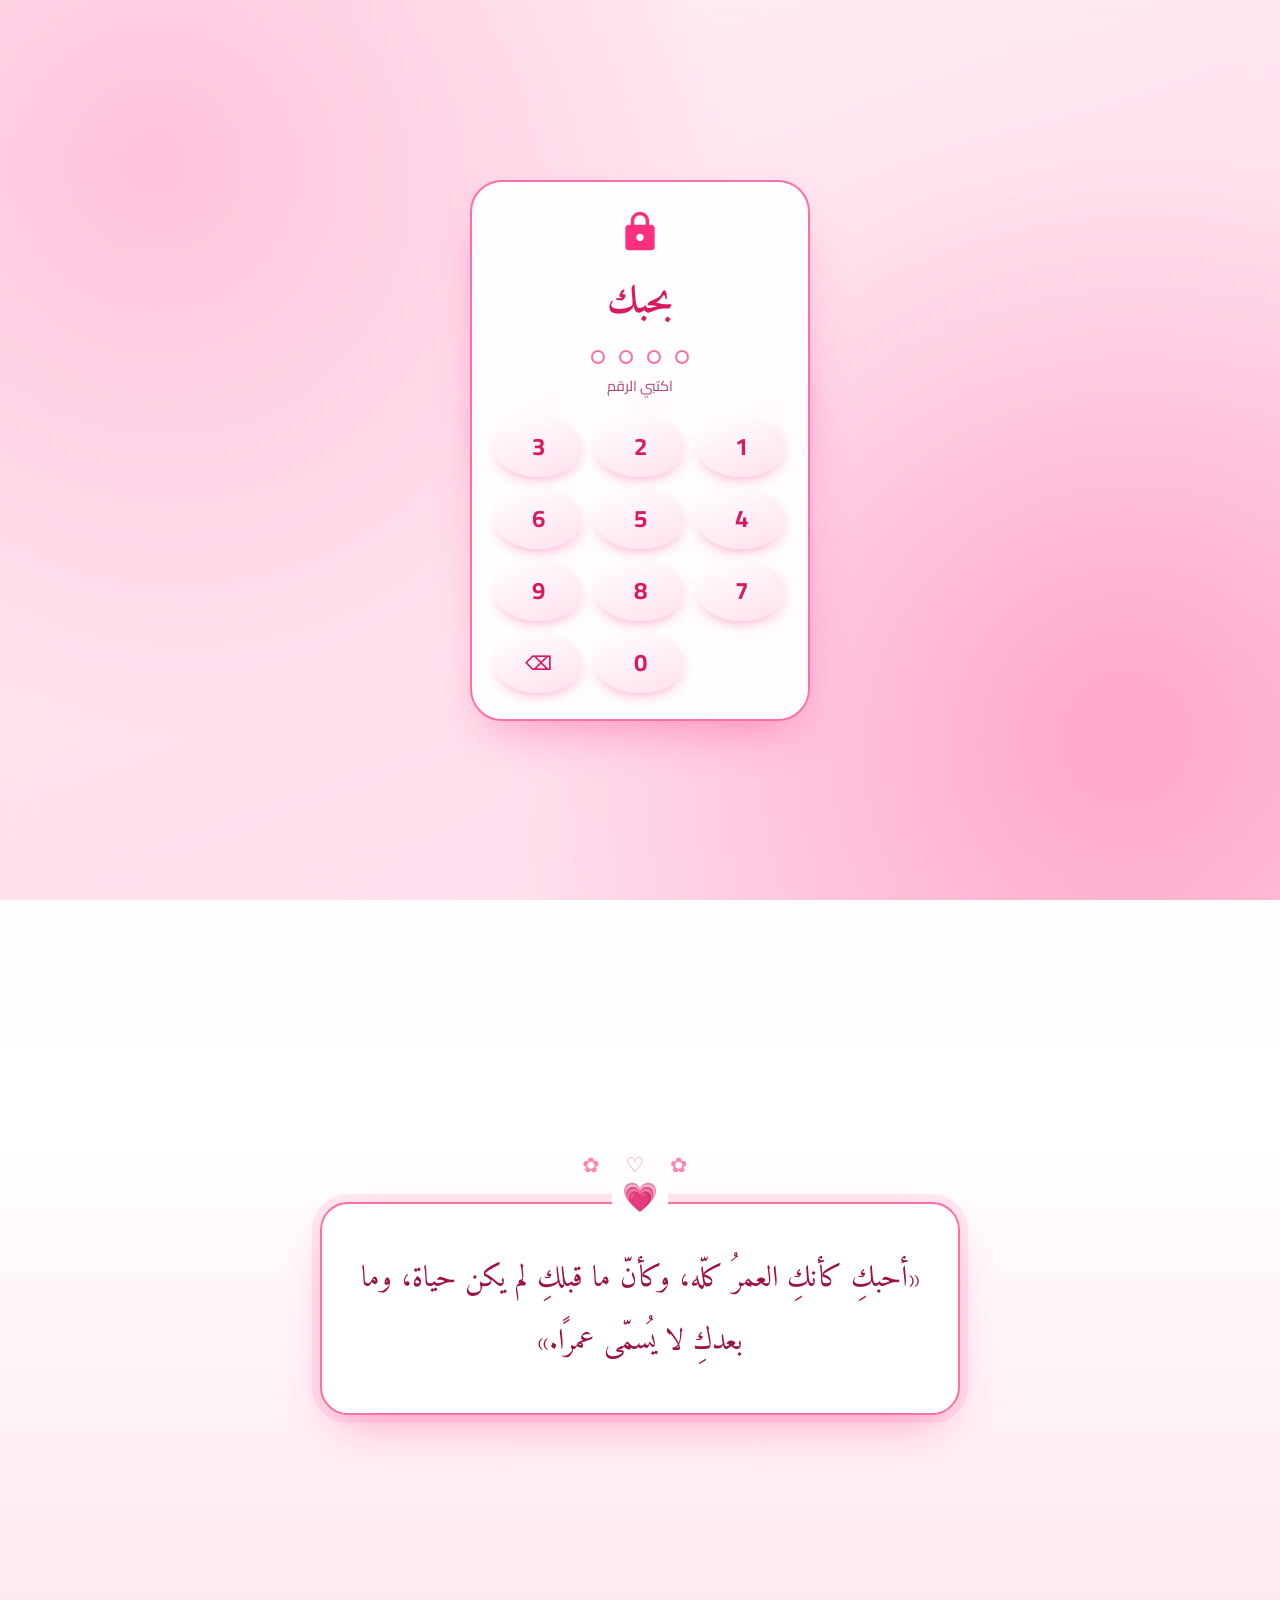
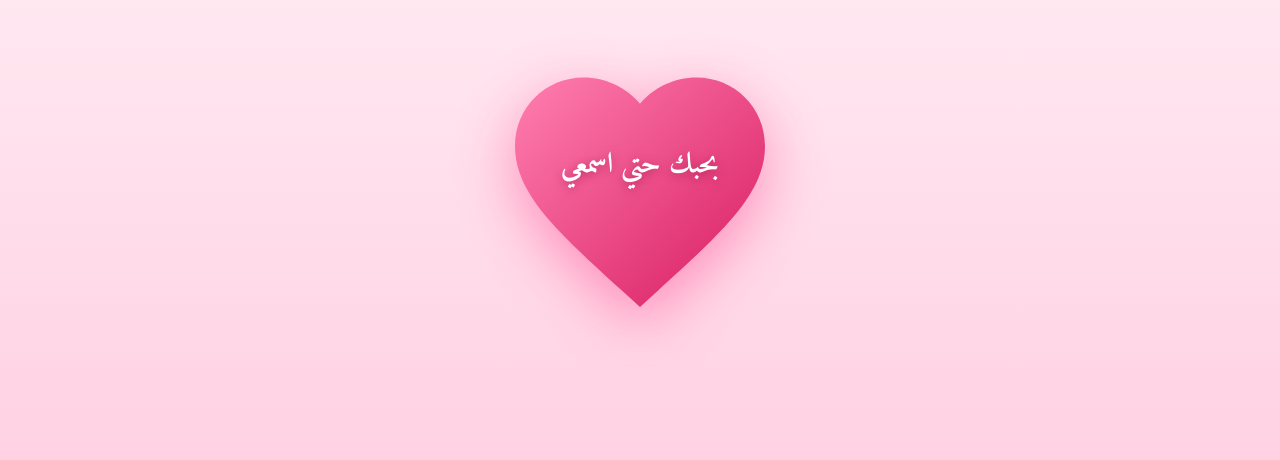
==== index-3.html @ 4d24f6f8 "Add files via upload" ====
<!doctype html>
<html lang="ar" dir="rtl">
<head>
  <meta charset="utf-8">
  <meta name="viewport" content="width=device-width, initial-scale=1">
  <title>إلى مالك قلبي</title>
  <meta name="description" content="إلى مالك قلبي وقرة عيني">
  <script>
    // نفعّل القفل قبل ما الصفحة تظهر، ونمنع السكرول لحد ما يتفتح
    document.documentElement.classList.add('js', 'locked');
  </script>
  <link rel="preconnect" href="https://fonts.googleapis.com">
  <link rel="preconnect" href="https://fonts.gstatic.com" crossorigin>
  <link href="https://fonts.googleapis.com/css2?family=Amiri:ital,wght@0,400;0,700;1,400&family=Cairo:wght@400;700;900&display=swap" rel="stylesheet">
  <style>
    :root {
      --white: #ffffff;
      --cream: #fff5f9;
      --blush: #ffd1e3;
      --rose: #ff6fa5;
      --hot: #ff2e7e;
      --magenta: #d81b60;
      --deep: #9c1248;
      --text: #5a0d2e;
      --shadow: 0 22px 50px -18px rgba(255, 46, 126, .45);
    }

    * { box-sizing: border-box; margin: 0; padding: 0; }

    html { scroll-behavior: smooth; }
    html.locked { overflow: hidden; }

    body {
      font-family: "Cairo", system-ui, sans-serif;
      color: var(--text);
      background-color: var(--white);
      background-image: linear-gradient(180deg, var(--cream) 0%, var(--white) 55%, var(--blush) 100%);
      min-height: 100vh;
      overflow-x: hidden;
      -webkit-font-smoothing: antialiased;
    }

    /* ===== الجزء الأول ===== */
    .hero {
      position: relative;
      min-height: 100vh;
      min-height: 100svh;
      display: grid;
      place-items: center;
      text-align: center;
      padding: 48px 16px;
      overflow: hidden;
      background:
        radial-gradient(circle at 12% 18%, #ffb3d1 0, transparent 42%),
        radial-gradient(circle at 88% 82%, #ff7fb0 0, transparent 45%),
        linear-gradient(160deg, #ffffff 0%, #ffe0ee 100%);
    }

    .hearts-layer {
      position: absolute;
      inset: 0;
      overflow: hidden;
      pointer-events: none;
    }

    .float-heart {
      position: absolute;
      bottom: -60px;
      line-height: 1;
      opacity: .6;
      animation-name: rise;
      animation-timing-function: linear;
      animation-iteration-count: infinite;
    }

    @keyframes rise {
      to { transform: translateY(-115vh) rotate(25deg); }
    }

    .hero-content {
      position: relative;
      z-index: 1;
    }

    .crown {
      display: inline-block;
      font-size: 2.6rem;
      color: var(--hot);
      animation: beat 1.6s ease-in-out infinite;
    }

    .hero h1 {
      font-family: "Amiri", serif;
      font-weight: 700;
      font-size: clamp(2.1rem, 8vw, 4.4rem);
      line-height: 1.6;
      color: var(--magenta);
      text-shadow: 0 4px 18px rgba(255, 46, 126, .25);
      margin-top: 8px;
    }

    .hero h1 span { color: var(--hot); }

    .scroll-hint {
      margin-top: 36px;
      font-size: 1rem;
      color: var(--deep);
      opacity: .85;
      animation: bob 2s ease-in-out infinite;
    }

    @keyframes bob {
      0%, 100% { transform: translateY(0); }
      50% { transform: translateY(8px); }
    }

    @keyframes beat {
      0%, 100% { transform: scale(1); }
      15% { transform: scale(1.12); }
      30% { transform: scale(1); }
      45% { transform: scale(1.08); }
    }

    /* ===== الجواب (بيفتح وانتي بتنزلي) ===== */
    .letter {
      min-height: 80vh;
      display: grid;
      align-content: center;
      justify-items: center;
      gap: 18px;
      padding: 80px 16px 40px;
    }

    .ornament {
      color: var(--rose);
      font-size: 1.3rem;
      letter-spacing: .5em;
      opacity: .85;
    }

    .quote-card {
      position: relative;
      width: 100%;
      max-width: 640px;
      padding: 44px 28px 40px;
      background: var(--white);
      border: 2px solid var(--rose);
      border-radius: 28px;
      box-shadow: 0 0 0 8px rgba(255, 111, 165, .15), var(--shadow);
      text-align: center;
    }

    .quote-card::before {
      content: "💗";
      position: absolute;
      top: -22px;
      left: 50%;
      transform: translateX(-50%);
      font-size: 1.8rem;
      line-height: 1;
      background: var(--white);
      padding: 0 10px;
    }

    .quote-card p {
      font-family: "Amiri", serif;
      font-size: clamp(1.35rem, 4.6vw, 1.85rem);
      line-height: 2.1;
      color: var(--deep);
    }

    .js .quote-card {
      opacity: 0;
      transform: translateY(40px) scale(.97);
      transition: opacity 1.1s ease, transform 1.1s cubic-bezier(.2, .7, .2, 1);
    }

    .js .quote-card.show {
      opacity: 1;
      transform: none;
    }

    /* ===== القلب ===== */
    .heart-section {
      display: flex;
      justify-content: center;
      padding: 20px 16px 120px;
    }

    .heart-link {
      position: relative;
      display: block;
      width: min(300px, 80vw);
      aspect-ratio: 1 / 1;
      color: var(--white);
      text-decoration: none;
      -webkit-tap-highlight-color: transparent;
      transition: transform .3s ease;
    }

    .heart-link:hover,
    .heart-link:focus-visible {
      transform: scale(1.06);
      outline: none;
    }

    .heart-svg {
      display: block;
      width: 100%;
      height: 100%;
      filter: drop-shadow(0 18px 30px rgba(255, 46, 126, .45));
      animation: beat 1.6s ease-in-out infinite;
    }

    .heart-text {
      position: absolute;
      inset: 0;
      display: grid;
      place-items: center;
      padding: 0 20% 16%;
      font-family: "Amiri", serif;
      font-weight: 700;
      font-size: clamp(1.3rem, 4.8vw, 1.8rem);
      line-height: 1.5;
      text-align: center;
      text-shadow: 0 2px 10px rgba(156, 18, 72, .55);
    }

    /* ===== القفل ===== */
    .lock {
      position: fixed;
      inset: 0;
      z-index: 1000;
      display: none;
      align-items: center;
      justify-content: center;
      padding: 16px;
      background: rgba(255, 214, 230, .45);
      -webkit-backdrop-filter: blur(18px);
      backdrop-filter: blur(18px);
      transition: opacity .8s ease, visibility .8s;
    }

    .js .lock { display: flex; }

    .lock.open {
      opacity: 0;
      visibility: hidden;
      pointer-events: none;
    }

    .lock-card {
      width: min(340px, 100%);
      padding: 28px 22px 26px;
      text-align: center;
      background: rgba(255, 255, 255, .94);
      border: 2px solid var(--rose);
      border-radius: 32px;
      box-shadow: var(--shadow);
    }

    .lock-card.shake {
      animation: shake .45s;
    }

    @keyframes shake {
      0%, 100% { transform: translateX(0); }
      20% { transform: translateX(-10px); }
      40% { transform: translateX(10px); }
      60% { transform: translateX(-8px); }
      80% { transform: translateX(8px); }
    }

    .lock-icon {
      width: 44px;
      height: 44px;
      fill: var(--hot);
    }

    .lock-card h2 {
      font-family: "Amiri", serif;
      font-weight: 700;
      font-size: 2.4rem;
      color: var(--magenta);
      margin: 6px 0 14px;
    }

    .dots {
      display: flex;
      justify-content: center;
      gap: 14px;
      margin-bottom: 8px;
    }

    .dots span {
      width: 14px;
      height: 14px;
      border-radius: 50%;
      border: 2px solid var(--rose);
      transition: background .2s ease;
    }

    .dots span.on {
      background: var(--hot);
      border-color: var(--hot);
    }

    .lock-hint {
      font-size: .9rem;
      color: var(--deep);
      opacity: .8;
      margin-bottom: 18px;
    }

    .keypad {
      display: grid;
      grid-template-columns: repeat(3, 1fr);
      gap: 12px;
    }

    .key {
      height: 60px;
      border: none;
      border-radius: 50%;
      background: linear-gradient(160deg, #ffffff, #ffe0ee);
      color: var(--magenta);
      font: 700 1.5rem "Cairo", system-ui, sans-serif;
      box-shadow: 0 6px 14px -6px rgba(255, 46, 126, .5);
      cursor: pointer;
      -webkit-tap-highlight-color: transparent;
      transition: transform .1s ease;
    }

    .key:active { transform: scale(.94); }

    .key:focus-visible {
      outline: 3px solid var(--rose);
      outline-offset: 2px;
    }

    .key.back { font-size: 1.2rem; }

    .spacer { visibility: hidden; }

    @media (prefers-reduced-motion: reduce) {
      *, *::before, *::after {
        animation: none !important;
        transition: none !important;
      }
      .js .quote-card {
        opacity: 1;
        transform: none;
      }
    }
  </style>
</head>
<body>

  <section class="hero">
    <div class="hearts-layer" id="hearts" aria-hidden="true"></div>
    <div class="hero-content">
      <div class="crown" aria-hidden="true">♥</div>
      <h1>إلى مالك قلبي<br><span>وقرة عيني</span></h1>
      <p class="scroll-hint" aria-hidden="true">↓ انزلي لتحت</p>
    </div>
  </section>

  <main>
    <section class="letter">
      <p class="ornament" aria-hidden="true">✿ ♡ ✿</p>
      <div class="quote-card" id="quote">
        <p>«أحبكِ كأنكِ العمرُ كلّه، وكأنّ ما قبلكِ لم يكن حياة، وما بعدكِ لا يُسمّى عمرًا.»</p>
      </div>
    </section>

    <section class="heart-section">
      <a class="heart-link"
         href="https://youtu.be/OgVJKSOmp5Q?si=PxIXKhJ4H2Pkjo73"
         target="_blank"
         rel="noopener noreferrer"
         aria-label="بحبك حتي اسمعي">
        <svg class="heart-svg" viewBox="0 0 24 24" aria-hidden="true">
          <defs>
            <linearGradient id="heartGrad" x1="0" y1="0" x2="1" y2="1">
              <stop offset="0" stop-color="#ff7fb0"/>
              <stop offset="1" stop-color="#d81b60"/>
            </linearGradient>
          </defs>
          <path fill="url(#heartGrad)" d="M12 21.35l-1.45-1.32C5.4 15.36 2 12.28 2 8.5 2 5.42 4.42 3 7.5 3c1.74 0 3.41.81 4.5 2.09C13.09 3.81 14.76 3 16.5 3 19.58 3 22 5.42 22 8.5c0 3.78-3.4 6.86-8.55 11.54L12 21.35z"/>
        </svg>
        <span class="heart-text">بحبك حتي اسمعي</span>
      </a>
    </section>
  </main>

  <!-- القفل: بيغطي الصفحة ومتفتحش غير بالرقم 1410 -->
  <div class="lock" id="lock" role="dialog" aria-modal="true" aria-labelledby="lockTitle">
    <div class="lock-card" id="lockCard">
      <svg class="lock-icon" viewBox="0 0 24 24" aria-hidden="true">
        <path d="M18 8h-1V6c0-2.76-2.24-5-5-5S7 3.24 7 6v2H6c-1.1 0-2 .9-2 2v10c0 1.1.9 2 2 2h12c1.1 0 2-.9 2-2V10c0-1.1-.9-2-2-2zm-6 9c-1.1 0-2-.9-2-2s.9-2 2-2 2 .9 2 2-.9 2-2 2zm3.1-9H8.9V6c0-1.71 1.39-3.1 3.1-3.1 1.71 0 3.1 1.39 3.1 3.1v2z"/>
      </svg>
      <h2 id="lockTitle">بحبك</h2>
      <div class="dots" aria-hidden="true">
        <span></span><span></span><span></span><span></span>
      </div>
      <p class="lock-hint">اكتبي الرقم</p>
      <div class="keypad" id="keypad">
        <button class="key" type="button" data-key="1" aria-label="1">1</button>
        <button class="key" type="button" data-key="2" aria-label="2">2</button>
        <button class="key" type="button" data-key="3" aria-label="3">3</button>
        <button class="key" type="button" data-key="4" aria-label="4">4</button>
        <button class="key" type="button" data-key="5" aria-label="5">5</button>
        <button class="key" type="button" data-key="6" aria-label="6">6</button>
        <button class="key" type="button" data-key="7" aria-label="7">7</button>
        <button class="key" type="button" data-key="8" aria-label="8">8</button>
        <button class="key" type="button" data-key="9" aria-label="9">9</button>
        <span class="spacer"></span>
        <button class="key" type="button" data-key="0" aria-label="0">0</button>
        <button class="key back" type="button" data-key="back" aria-label="مسح">⌫</button>
      </div>
    </div>
  </div>

  <script>
    (function () {
      var CODE = '1410';
      var html = document.documentElement;
      var lock = document.getElementById('lock');
      var card = document.getElementById('lockCard');
      var keypad = document.getElementById('keypad');
      var dots = document.querySelectorAll('.dots span');
      var input = '';
      var busy = false;

      // ===== القلوب الطايرة في الخلفية =====
      var layer = document.getElementById('hearts');
      var colors = ['#ff2e7e', '#ff6fa5', '#ffb3d1', '#d81b60', '#ffffff'];
      var reduce = window.matchMedia('(prefers-reduced-motion: reduce)').matches;

      if (layer && !reduce) {
        for (var i = 0; i < 20; i++) {
          var h = document.createElement('span');
          h.className = 'float-heart';
          h.textContent = '♥';
          h.style.left = (Math.random() * 100) + '%';
          h.style.fontSize = (14 + Math.random() * 28) + 'px';
          h.style.color = colors[i % colors.length];
          h.style.animationDuration = (7 + Math.random() * 9) + 's';
          h.style.animationDelay = (-Math.random() * 14) + 's';
          layer.appendChild(h);
        }
      }

      // ===== الجواب بيفتح لوحده وانتي بتنزلي =====
      var quote = document.getElementById('quote');
      if (quote) {
        if ('IntersectionObserver' in window) {
          var io = new IntersectionObserver(function (entries, obs) {
            entries.forEach(function (entry) {
              if (entry.isIntersecting) {
                entry.target.classList.add('show');
                obs.unobserve(entry.target);
              }
            });
          }, { threshold: 0.3 });
          io.observe(quote);
        } else {
          quote.classList.add('show');
        }
      }

      // ===== القفل =====
      function render() {
        for (var d = 0; d < dots.length; d++) {
          dots[d].classList.toggle('on', d < input.length);
        }
      }

      function unlock() {
        lock.classList.add('open');
        html.classList.remove('locked');
      }

      function check() {
        if (input === CODE) {
          unlock();
          return;
        }
        busy = true;
        card.classList.add('shake');
        setTimeout(function () {
          card.classList.remove('shake');
          input = '';
          render();
          busy = false;
        }, 500);
      }

      function press(key) {
        if (busy || lock.classList.contains('open')) return;

        if (key === 'back') {
          input = input.slice(0, -1);
          render();
          return;
        }

        if (input.length >= CODE.length) return;

        input += key;
        render();

        if (input.length === CODE.length) {
          check();
        }
      }

      keypad.addEventListener('click', function (e) {
        var btn = e.target.closest('.key');
        if (btn) press(btn.getAttribute('data-key'));
      });

      document.addEventListener('keydown', function (e) {
        if (/^[0-9]$/.test(e.key)) {
          press(e.key);
        } else if (e.key === 'Backspace') {
          press('back');
        }
      });
    })();
  </script>
</body>
</html>
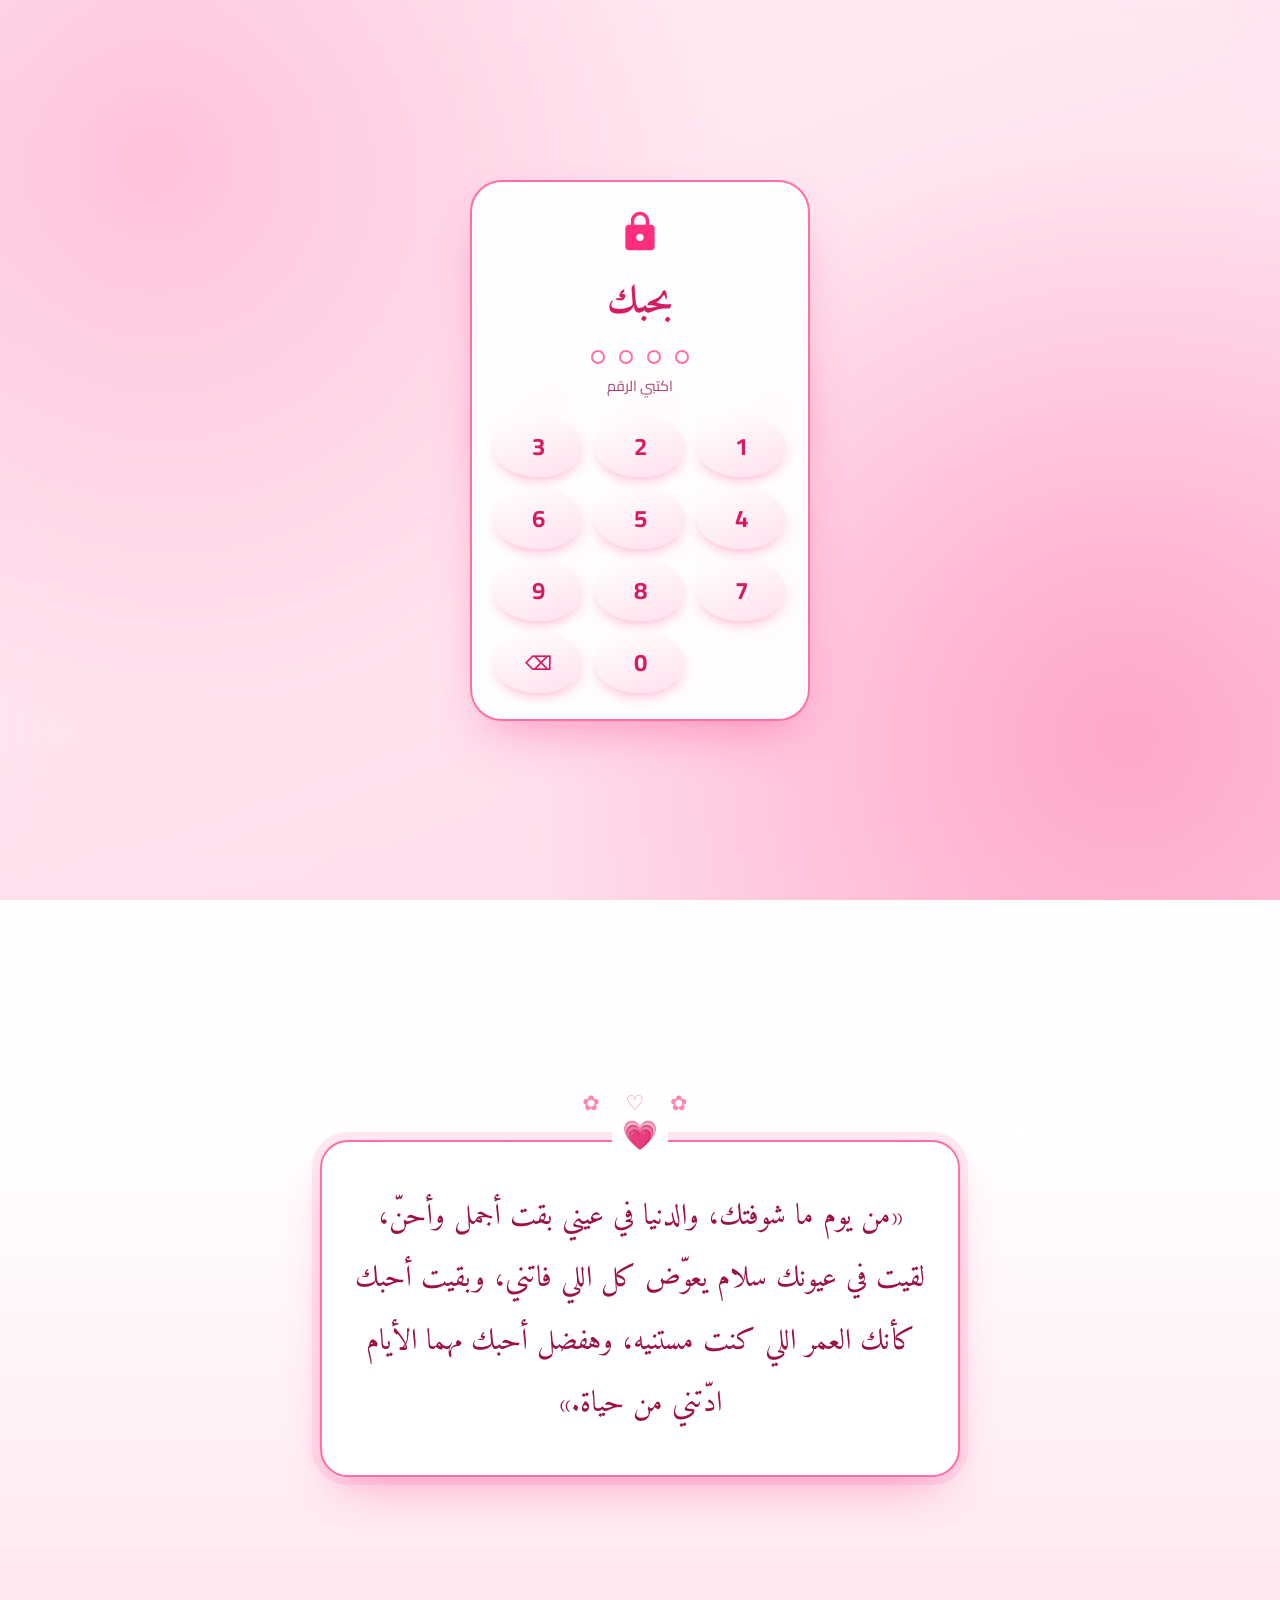
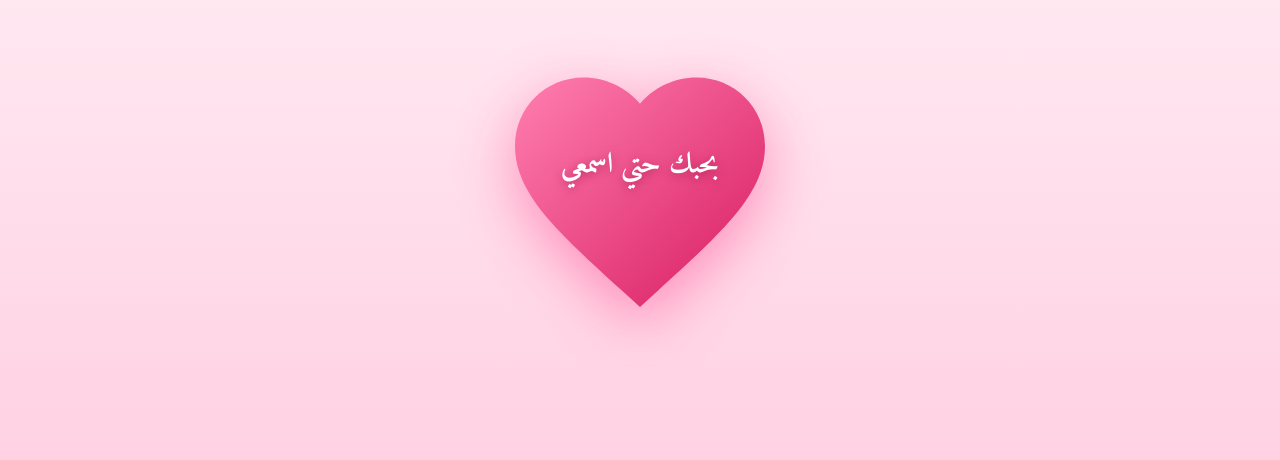
==== commit 078bafb6: "Update index-3.html" ====
--- a/index-3.html
+++ b/index-3.html
@@ -369,7 +369,10 @@
     <section class="letter">
       <p class="ornament" aria-hidden="true">✿ ♡ ✿</p>
       <div class="quote-card" id="quote">
-        <p>«أحبكِ كأنكِ العمرُ كلّه، وكأنّ ما قبلكِ لم يكن حياة، وما بعدكِ لا يُسمّى عمرًا.»</p>
+        <p>«من يوم ما شوفتك، والدنيا في عيني بقت أجمل وأحنّ،
+لقيت في عيونك سلام يعوّض كل اللي فاتني،
+وبقيت أحبك كأنك العمر اللي كنت مستنيه،
+وهفضل أحبك مهما الأيام ادّتني من حياة.»</p>
       </div>
     </section>
 
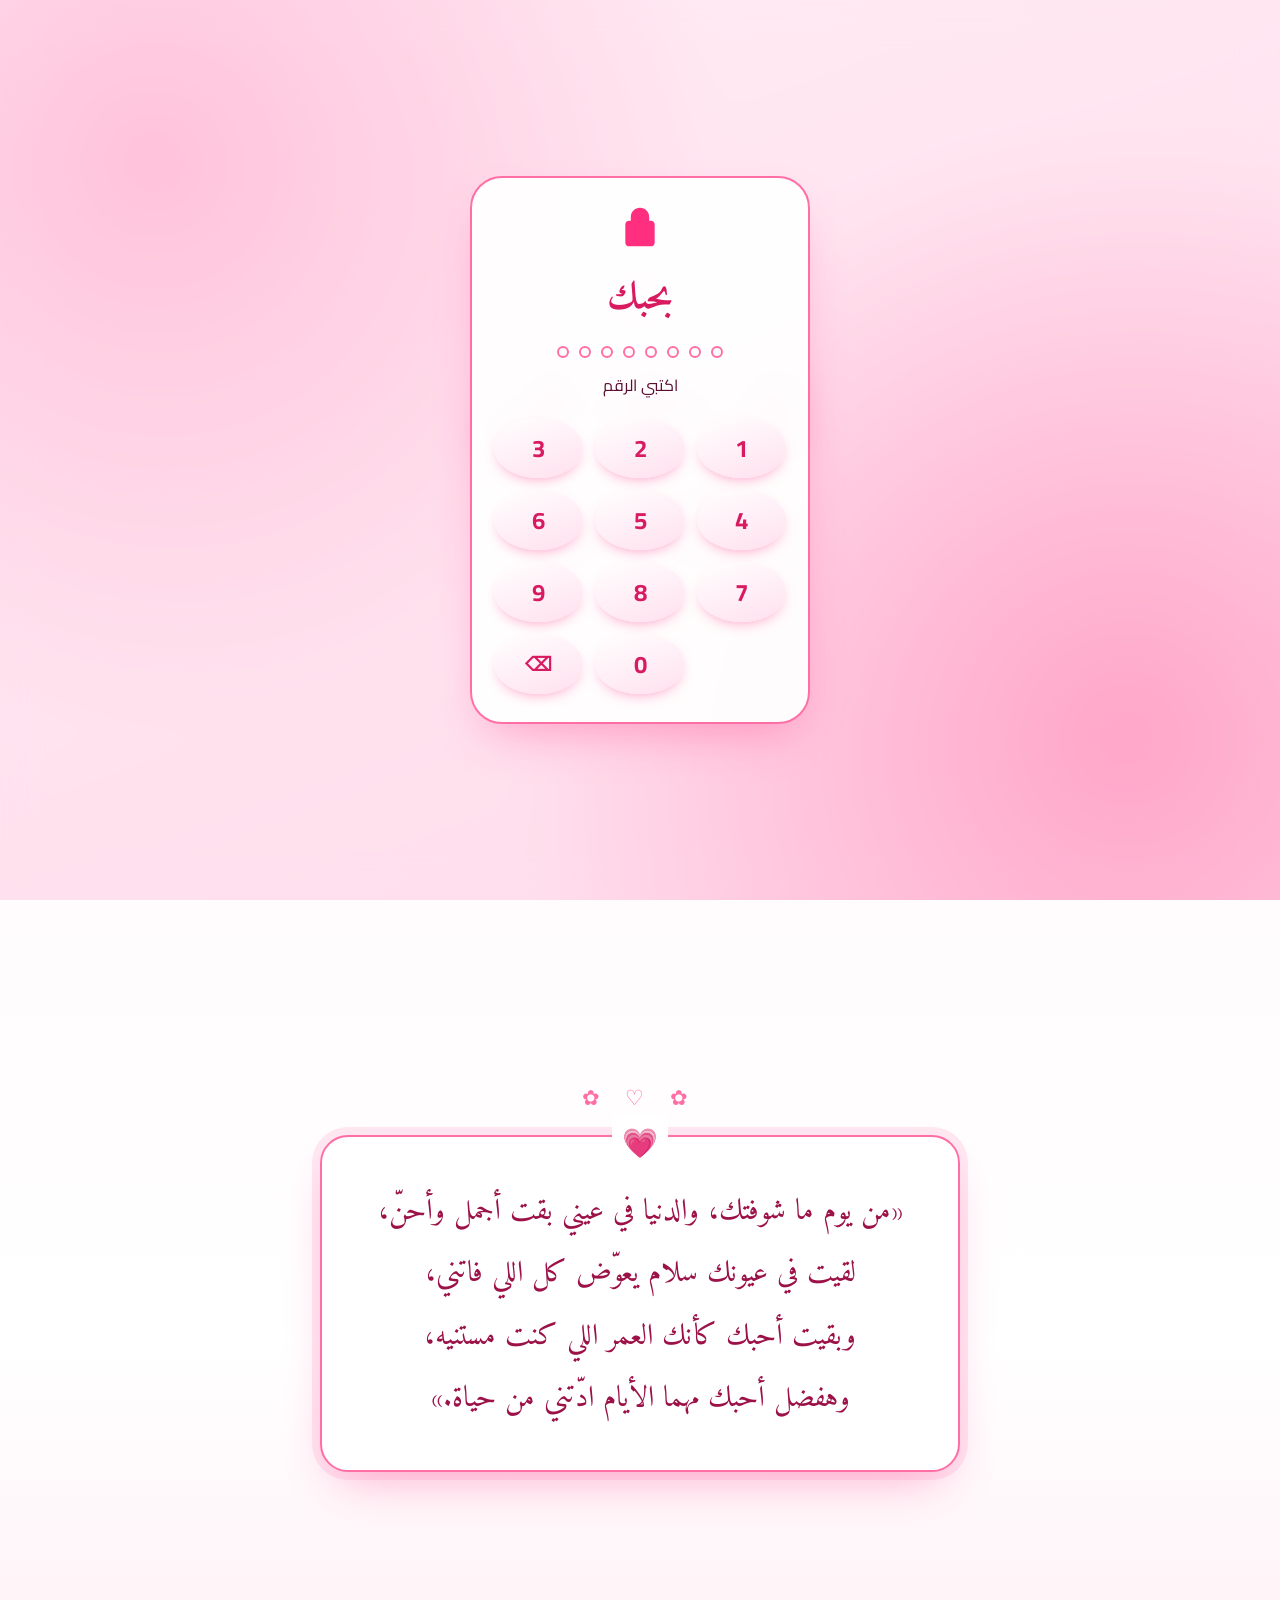
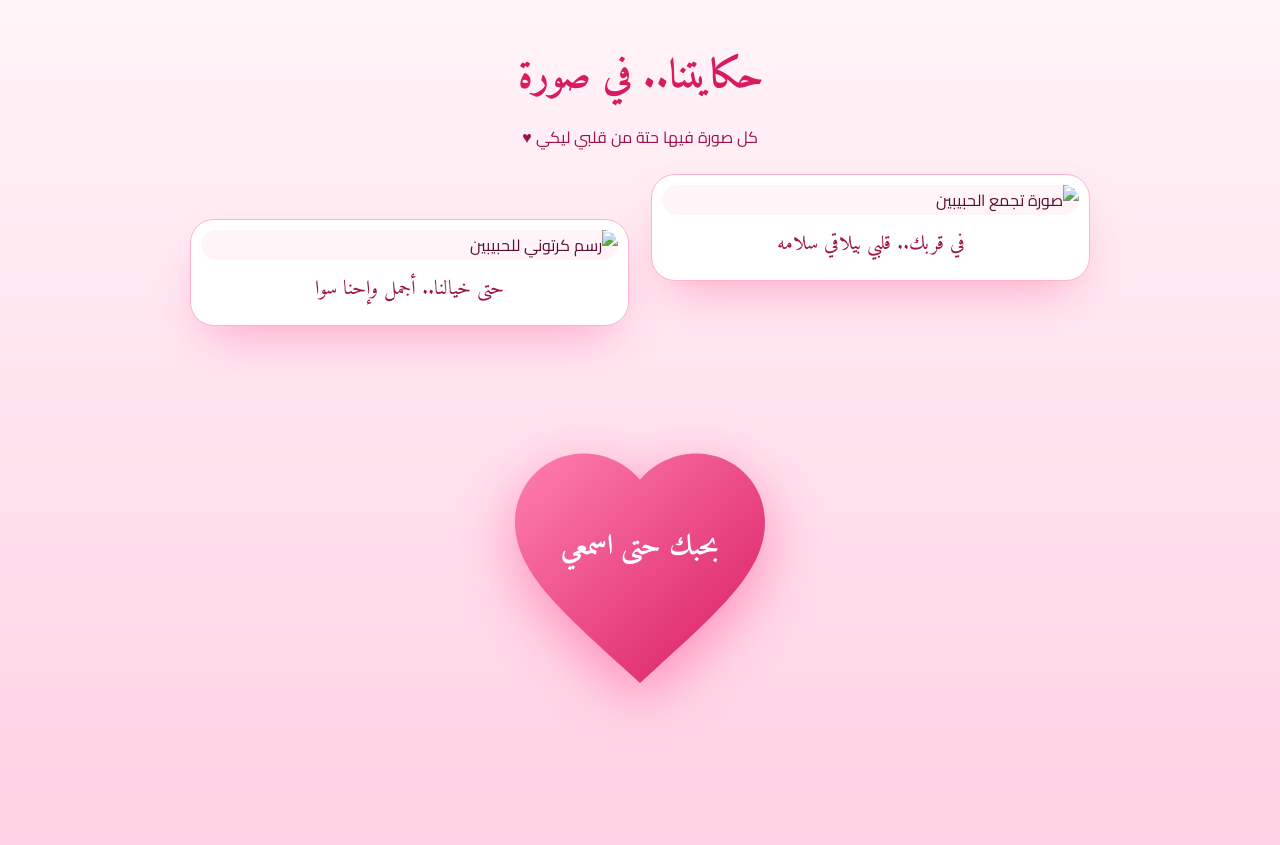
==== commit 6ea2578b: "Update index-3.html" ====
--- a/index-3.html
+++ b/index-3.html
@@ -1,536 +1,745 @@
-<!doctype html>
+<!DOCTYPE html>
 <html lang="ar" dir="rtl">
 <head>
-  <meta charset="utf-8">
-  <meta name="viewport" content="width=device-width, initial-scale=1">
-  <title>إلى مالك قلبي</title>
-  <meta name="description" content="إلى مالك قلبي وقرة عيني">
-  <script>
-    // نفعّل القفل قبل ما الصفحة تظهر، ونمنع السكرول لحد ما يتفتح
-    document.documentElement.classList.add('js', 'locked');
-  </script>
-  <link rel="preconnect" href="https://fonts.googleapis.com">
-  <link rel="preconnect" href="https://fonts.gstatic.com" crossorigin>
-  <link href="https://fonts.googleapis.com/css2?family=Amiri:ital,wght@0,400;0,700;1,400&family=Cairo:wght@400;700;900&display=swap" rel="stylesheet">
-  <style>
-    :root {
-      --white: #ffffff;
-      --cream: #fff5f9;
-      --blush: #ffd1e3;
-      --rose: #ff6fa5;
-      --hot: #ff2e7e;
-      --magenta: #d81b60;
-      --deep: #9c1248;
-      --text: #5a0d2e;
-      --shadow: 0 22px 50px -18px rgba(255, 46, 126, .45);
-    }
-
-    * { box-sizing: border-box; margin: 0; padding: 0; }
-
-    html { scroll-behavior: smooth; }
-    html.locked { overflow: hidden; }
-
-    body {
-      font-family: "Cairo", system-ui, sans-serif;
-      color: var(--text);
-      background-color: var(--white);
-      background-image: linear-gradient(180deg, var(--cream) 0%, var(--white) 55%, var(--blush) 100%);
-      min-height: 100vh;
-      overflow-x: hidden;
-      -webkit-font-smoothing: antialiased;
-    }
-
-    /* ===== الجزء الأول ===== */
-    .hero {
-      position: relative;
-      min-height: 100vh;
-      min-height: 100svh;
-      display: grid;
-      place-items: center;
-      text-align: center;
-      padding: 48px 16px;
-      overflow: hidden;
-      background:
-        radial-gradient(circle at 12% 18%, #ffb3d1 0, transparent 42%),
-        radial-gradient(circle at 88% 82%, #ff7fb0 0, transparent 45%),
-        linear-gradient(160deg, #ffffff 0%, #ffe0ee 100%);
-    }
-
-    .hearts-layer {
-      position: absolute;
-      inset: 0;
-      overflow: hidden;
-      pointer-events: none;
-    }
-
-    .float-heart {
-      position: absolute;
-      bottom: -60px;
-      line-height: 1;
-      opacity: .6;
-      animation-name: rise;
-      animation-timing-function: linear;
-      animation-iteration-count: infinite;
-    }
-
-    @keyframes rise {
-      to { transform: translateY(-115vh) rotate(25deg); }
-    }
-
-    .hero-content {
-      position: relative;
-      z-index: 1;
-    }
-
-    .crown {
-      display: inline-block;
-      font-size: 2.6rem;
-      color: var(--hot);
-      animation: beat 1.6s ease-in-out infinite;
-    }
-
-    .hero h1 {
-      font-family: "Amiri", serif;
-      font-weight: 700;
-      font-size: clamp(2.1rem, 8vw, 4.4rem);
-      line-height: 1.6;
-      color: var(--magenta);
-      text-shadow: 0 4px 18px rgba(255, 46, 126, .25);
-      margin-top: 8px;
-    }
-
-    .hero h1 span { color: var(--hot); }
-
-    .scroll-hint {
-      margin-top: 36px;
-      font-size: 1rem;
-      color: var(--deep);
-      opacity: .85;
-      animation: bob 2s ease-in-out infinite;
-    }
-
-    @keyframes bob {
-      0%, 100% { transform: translateY(0); }
-      50% { transform: translateY(8px); }
-    }
-
-    @keyframes beat {
-      0%, 100% { transform: scale(1); }
-      15% { transform: scale(1.12); }
-      30% { transform: scale(1); }
-      45% { transform: scale(1.08); }
-    }
-
-    /* ===== الجواب (بيفتح وانتي بتنزلي) ===== */
-    .letter {
-      min-height: 80vh;
-      display: grid;
-      align-content: center;
-      justify-items: center;
-      gap: 18px;
-      padding: 80px 16px 40px;
-    }
-
-    .ornament {
-      color: var(--rose);
-      font-size: 1.3rem;
-      letter-spacing: .5em;
-      opacity: .85;
-    }
-
-    .quote-card {
-      position: relative;
-      width: 100%;
-      max-width: 640px;
-      padding: 44px 28px 40px;
-      background: var(--white);
-      border: 2px solid var(--rose);
-      border-radius: 28px;
-      box-shadow: 0 0 0 8px rgba(255, 111, 165, .15), var(--shadow);
-      text-align: center;
-    }
-
-    .quote-card::before {
-      content: "💗";
-      position: absolute;
-      top: -22px;
-      left: 50%;
-      transform: translateX(-50%);
-      font-size: 1.8rem;
-      line-height: 1;
-      background: var(--white);
-      padding: 0 10px;
-    }
-
-    .quote-card p {
-      font-family: "Amiri", serif;
-      font-size: clamp(1.35rem, 4.6vw, 1.85rem);
-      line-height: 2.1;
-      color: var(--deep);
-    }
-
-    .js .quote-card {
-      opacity: 0;
-      transform: translateY(40px) scale(.97);
-      transition: opacity 1.1s ease, transform 1.1s cubic-bezier(.2, .7, .2, 1);
-    }
-
-    .js .quote-card.show {
-      opacity: 1;
-      transform: none;
-    }
-
-    /* ===== القلب ===== */
-    .heart-section {
-      display: flex;
-      justify-content: center;
-      padding: 20px 16px 120px;
-    }
-
-    .heart-link {
-      position: relative;
-      display: block;
-      width: min(300px, 80vw);
-      aspect-ratio: 1 / 1;
-      color: var(--white);
-      text-decoration: none;
-      -webkit-tap-highlight-color: transparent;
-      transition: transform .3s ease;
-    }
-
-    .heart-link:hover,
-    .heart-link:focus-visible {
-      transform: scale(1.06);
-      outline: none;
-    }
-
-    .heart-svg {
-      display: block;
-      width: 100%;
-      height: 100%;
-      filter: drop-shadow(0 18px 30px rgba(255, 46, 126, .45));
-      animation: beat 1.6s ease-in-out infinite;
-    }
-
-    .heart-text {
-      position: absolute;
-      inset: 0;
-      display: grid;
-      place-items: center;
-      padding: 0 20% 16%;
-      font-family: "Amiri", serif;
-      font-weight: 700;
-      font-size: clamp(1.3rem, 4.8vw, 1.8rem);
-      line-height: 1.5;
-      text-align: center;
-      text-shadow: 0 2px 10px rgba(156, 18, 72, .55);
-    }
-
-    /* ===== القفل ===== */
-    .lock {
-      position: fixed;
-      inset: 0;
-      z-index: 1000;
-      display: none;
-      align-items: center;
-      justify-content: center;
-      padding: 16px;
-      background: rgba(255, 214, 230, .45);
-      -webkit-backdrop-filter: blur(18px);
-      backdrop-filter: blur(18px);
-      transition: opacity .8s ease, visibility .8s;
-    }
-
-    .js .lock { display: flex; }
-
-    .lock.open {
-      opacity: 0;
-      visibility: hidden;
-      pointer-events: none;
-    }
-
-    .lock-card {
-      width: min(340px, 100%);
-      padding: 28px 22px 26px;
-      text-align: center;
-      background: rgba(255, 255, 255, .94);
-      border: 2px solid var(--rose);
-      border-radius: 32px;
-      box-shadow: var(--shadow);
-    }
-
-    .lock-card.shake {
-      animation: shake .45s;
-    }
-
-    @keyframes shake {
-      0%, 100% { transform: translateX(0); }
-      20% { transform: translateX(-10px); }
-      40% { transform: translateX(10px); }
-      60% { transform: translateX(-8px); }
-      80% { transform: translateX(8px); }
-    }
-
-    .lock-icon {
-      width: 44px;
-      height: 44px;
-      fill: var(--hot);
-    }
-
-    .lock-card h2 {
-      font-family: "Amiri", serif;
-      font-weight: 700;
-      font-size: 2.4rem;
-      color: var(--magenta);
-      margin: 6px 0 14px;
-    }
-
-    .dots {
-      display: flex;
-      justify-content: center;
-      gap: 14px;
-      margin-bottom: 8px;
-    }
-
-    .dots span {
-      width: 14px;
-      height: 14px;
-      border-radius: 50%;
-      border: 2px solid var(--rose);
-      transition: background .2s ease;
-    }
-
-    .dots span.on {
-      background: var(--hot);
-      border-color: var(--hot);
-    }
-
-    .lock-hint {
-      font-size: .9rem;
-      color: var(--deep);
-      opacity: .8;
-      margin-bottom: 18px;
-    }
-
-    .keypad {
-      display: grid;
-      grid-template-columns: repeat(3, 1fr);
-      gap: 12px;
-    }
-
-    .key {
-      height: 60px;
-      border: none;
-      border-radius: 50%;
-      background: linear-gradient(160deg, #ffffff, #ffe0ee);
-      color: var(--magenta);
-      font: 700 1.5rem "Cairo", system-ui, sans-serif;
-      box-shadow: 0 6px 14px -6px rgba(255, 46, 126, .5);
-      cursor: pointer;
-      -webkit-tap-highlight-color: transparent;
-      transition: transform .1s ease;
-    }
-
-    .key:active { transform: scale(.94); }
-
-    .key:focus-visible {
-      outline: 3px solid var(--rose);
-      outline-offset: 2px;
-    }
-
-    .key.back { font-size: 1.2rem; }
-
-    .spacer { visibility: hidden; }
-
-    @media (prefers-reduced-motion: reduce) {
-      *, *::before, *::after {
-        animation: none !important;
-        transition: none !important;
+<meta charset="UTF-8">
+<meta name="viewport" content="width=device-width, initial-scale=1">
+<title>إلى مالك قلبي</title>
+
+<link href="https://fonts.googleapis.com/css2?family=Amiri:wght@400;700&family=Cairo:wght@400;700;900&display=swap" rel="stylesheet">
+
+<script>
+document.documentElement.classList.add('js','locked');
+</script>
+
+<style>
+:root {
+  --white:#fff;
+  --cream:#fff5f9;
+  --blush:#ffd1e3;
+  --rose:#ff6fa5;
+  --hot:#ff2e7e;
+  --magenta:#d81b60;
+  --deep:#9c1248;
+  --text:#5a0d2e;
+  --shadow:0 22px 50px -18px rgba(255,46,126,.4);
+}
+
+* {
+  box-sizing:border-box;
+  margin:0;
+  padding:0;
+}
+
+html {
+  scroll-behavior:smooth;
+}
+
+html.locked {
+  overflow:hidden;
+}
+
+body {
+  font-family:"Cairo",sans-serif;
+  color:var(--text);
+  background:linear-gradient(180deg,#fff5f9,#fff 55%,#ffd1e3);
+  min-height:100vh;
+  overflow-x:hidden;
+}
+
+.hero {
+  position:relative;
+  min-height:100vh;
+  min-height:100svh;
+  display:grid;
+  place-items:center;
+  text-align:center;
+  padding:48px 16px;
+  overflow:hidden;
+  background:
+    radial-gradient(circle at 12% 18%,#ffb3d1 0,transparent 42%),
+    radial-gradient(circle at 88% 82%,#ff7fb0 0,transparent 45%),
+    linear-gradient(160deg,#fff,#ffe0ee);
+}
+
+.hearts-layer {
+  position:absolute;
+  inset:0;
+  overflow:hidden;
+  pointer-events:none;
+}
+
+.float-heart {
+  position:absolute;
+  bottom:-60px;
+  line-height:1;
+  opacity:.6;
+  animation:rise linear infinite;
+}
+
+@keyframes rise {
+  to {
+    transform:translateY(-115vh) rotate(25deg);
+  }
+}
+
+.hero-content {
+  position:relative;
+  z-index:1;
+}
+
+.crown {
+  display:inline-block;
+  font-size:2.6rem;
+  color:var(--hot);
+  animation:beat 1.6s ease-in-out infinite;
+}
+
+.hero h1 {
+  font-family:"Amiri",serif;
+  font-size:clamp(2.1rem,8vw,4.4rem);
+  line-height:1.6;
+  color:var(--magenta);
+  text-shadow:0 4px 18px rgba(255,46,126,.25);
+  margin-top:8px;
+}
+
+.hero h1 span {
+  color:var(--hot);
+}
+
+.scroll-hint {
+  margin-top:36px;
+  animation:bob 2s ease-in-out infinite;
+}
+
+@keyframes bob {
+  50% {transform:translateY(8px)}
+}
+
+@keyframes beat {
+  0%,100% {transform:scale(1)}
+  15% {transform:scale(1.12)}
+  30% {transform:scale(1)}
+  45% {transform:scale(1.08)}
+}
+
+.letter {
+  min-height:80vh;
+  display:grid;
+  align-content:center;
+  justify-items:center;
+  gap:18px;
+  padding:80px 16px 50px;
+}
+
+.ornament {
+  color:var(--rose);
+  font-size:1.3rem;
+  letter-spacing:.5em;
+}
+
+.quote-card {
+  position:relative;
+  width:100%;
+  max-width:640px;
+  padding:44px 28px 40px;
+  background:white;
+  border:2px solid var(--rose);
+  border-radius:28px;
+  box-shadow:0 0 0 8px rgba(255,111,165,.15),var(--shadow);
+  text-align:center;
+}
+
+.quote-card:before {
+  content:"💗";
+  position:absolute;
+  top:-22px;
+  left:50%;
+  transform:translateX(-50%);
+  font-size:1.8rem;
+  background:white;
+  padding:0 10px;
+}
+
+.quote-card p {
+  font-family:"Amiri",serif;
+  font-size:clamp(1.35rem,4.6vw,1.85rem);
+  line-height:2.1;
+  color:var(--deep);
+}
+
+.gallery {
+  padding:22px 16px 70px;
+  display:grid;
+  justify-items:center;
+  gap:22px;
+}
+
+.gallery-title {
+  font-family:"Amiri",serif;
+  font-size:clamp(1.8rem,6vw,2.5rem);
+  color:var(--magenta);
+  text-align:center;
+}
+
+.gallery-subtitle {
+  margin-top:-12px;
+  text-align:center;
+  color:#9c1248;
+}
+
+.photo-grid {
+  width:min(900px,100%);
+  display:grid;
+  grid-template-columns:repeat(2,minmax(0,1fr));
+  gap:22px;
+  align-items:start;
+}
+
+.photo-card {
+  position:relative;
+  background:white;
+  padding:10px 10px 18px;
+  border:1px solid #ffb3d1;
+  border-radius:24px;
+  box-shadow:var(--shadow);
+  overflow:hidden;
+  transition:transform .4s ease;
+}
+
+.photo-card:hover {
+  transform:translateY(-6px);
+}
+
+.photo-card:nth-child(2) {
+  margin-top:45px;
+}
+
+.photo-card img {
+  display:block;
+  width:100%;
+  height:auto;
+  max-height:720px;
+  object-fit:contain;
+  border-radius:16px;
+  background:#fff5f9;
+}
+
+.photo-caption {
+  font-family:"Amiri",serif;
+  text-align:center;
+  color:var(--deep);
+  font-size:1.25rem;
+  padding:12px 6px 0;
+}
+
+.js .reveal {
+  opacity:0;
+  transform:translateY(35px);
+  transition:opacity 1s ease,transform 1s ease;
+}
+
+.js .reveal.show {
+  opacity:1;
+  transform:none;
+}
+
+.heart-section {
+  display:flex;
+  justify-content:center;
+  padding:20px 16px 120px;
+}
+
+.heart-link {
+  position:relative;
+  display:block;
+  width:min(300px,80vw);
+  aspect-ratio:1;
+  color:white;
+  text-decoration:none;
+  transition:transform .3s;
+}
+
+.heart-link:hover {
+  transform:scale(1.06);
+}
+
+.heart-svg {
+  width:100%;
+  height:100%;
+  filter:drop-shadow(0 18px 30px rgba(255,46,126,.45));
+  animation:beat 1.6s ease-in-out infinite;
+}
+
+.heart-text {
+  position:absolute;
+  inset:0;
+  display:grid;
+  place-items:center;
+  padding:0 20% 16%;
+  font-family:"Amiri",serif;
+  font-weight:700;
+  font-size:clamp(1.3rem,4.8vw,1.8rem);
+  text-align:center;
+}
+
+.lock {
+  position:fixed;
+  inset:0;
+  z-index:1000;
+  display:none;
+  align-items:center;
+  justify-content:center;
+  padding:16px;
+  background:rgba(255,214,230,.45);
+  backdrop-filter:blur(18px);
+}
+
+.js .lock {
+  display:flex;
+}
+
+.lock.open {
+  opacity:0;
+  visibility:hidden;
+  pointer-events:none;
+}
+
+.lock-card {
+  width:min(340px,100%);
+  padding:28px 22px;
+  text-align:center;
+  background:rgba(255,255,255,.94);
+  border:2px solid var(--rose);
+  border-radius:32px;
+  box-shadow:var(--shadow);
+}
+
+.lock-card.shake {
+  animation:shake .45s;
+}
+
+@keyframes shake {
+  0%,100% {transform:translateX(0)}
+  20% {transform:translateX(-10px)}
+  40% {transform:translateX(10px)}
+  60% {transform:translateX(-8px)}
+  80% {transform:translateX(8px)}
+}
+
+.lock-icon {
+  width:44px;
+  height:44px;
+  fill:var(--hot);
+}
+
+.lock-card h2 {
+  font-family:"Amiri",serif;
+  font-size:2.4rem;
+  color:var(--magenta);
+  margin:6px 0 14px;
+}
+
+.dots {
+  display:flex;
+  justify-content:center;
+  gap:10px;
+  margin-bottom:12px;
+}
+
+.dots span {
+  width:12px;
+  height:12px;
+  border-radius:50%;
+  border:2px solid var(--rose);
+}
+
+.dots span.on {
+  background:var(--hot);
+  border-color:var(--hot);
+}
+
+.lock-hint {
+  margin-bottom:18px;
+}
+
+.keypad {
+  display:grid;
+  grid-template-columns:repeat(3,1fr);
+  gap:12px;
+}
+
+.key {
+  height:60px;
+  border:none;
+  border-radius:50%;
+  background:linear-gradient(160deg,#fff,#ffe0ee);
+  color:var(--magenta);
+  font:700 1.5rem "Cairo",sans-serif;
+  box-shadow:0 6px 14px -6px rgba(255,46,126,.5);
+  cursor:pointer;
+}
+
+.key:active {
+  transform:scale(.94);
+}
+
+.key.back {
+  font-size:1.2rem;
+}
+
+.spacer {
+  visibility:hidden;
+}
+
+@media(max-width:600px) {
+  .photo-grid {
+    grid-template-columns:1fr;
+    max-width:430px;
+  }
+
+  .photo-card:nth-child(2) {
+    margin-top:0;
+  }
+
+  .quote-card {
+    padding:38px 20px 30px;
+  }
+}
+
+@media(prefers-reduced-motion:reduce) {
+  *,*::before,*::after {
+    animation:none!important;
+    transition:none!important;
+  }
+
+  .js .reveal {
+    opacity:1;
+    transform:none;
+  }
+}
+</style>
+</head>
+
+<body>
+
+<section class="hero">
+  <div class="hearts-layer" id="hearts"></div>
+
+  <div class="hero-content">
+    <div class="crown">♥</div>
+
+    <h1>
+      إلى مالك قلبي<br>
+      <span>وقرة عيني</span>
+    </h1>
+
+    <p class="scroll-hint">↓ انزلي لتحت</p>
+  </div>
+</section>
+
+<main>
+
+<section class="letter">
+  <p class="ornament">✿ ♡ ✿</p>
+
+  <div class="quote-card reveal">
+    <p>
+      «من يوم ما شوفتك، والدنيا في عيني بقت أجمل وأحنّ،
+      <br>
+      لقيت في عيونك سلام يعوّض كل اللي فاتني،
+      <br>
+      وبقيت أحبك كأنك العمر اللي كنت مستنيه،
+      <br>
+      وهفضل أحبك مهما الأيام ادّتني من حياة.»
+    </p>
+  </div>
+</section>
+
+<section class="gallery">
+
+  <h2 class="gallery-title">حكايتنا.. في صورة</h2>
+
+  <p class="gallery-subtitle">
+    كل صورة فيها حتة من قلبي ليكي ♥
+  </p>
+
+  <div class="photo-grid">
+
+    <figure class="photo-card reveal">
+      <img
+        src="images/IMG-20261027-WA0009.jpg"
+        alt="صورة تجمع الحبيبين"
+        loading="lazy"
+      >
+      <figcaption class="photo-caption">
+        في قربك.. قلبي بيلاقي سلامه
+      </figcaption>
+    </figure>
+
+    <figure class="photo-card reveal">
+      <img
+        src="images/IMG-20261027-WA0011.jpg"
+        alt="رسم كرتوني للحبيبين"
+        loading="lazy"
+      >
+      <figcaption class="photo-caption">
+        حتى خيالنا.. أجمل وإحنا سوا
+      </figcaption>
+    </figure>
+
+  </div>
+</section>
+
+<section class="heart-section">
+
+<a class="heart-link"
+   href="https://youtu.be/OgVJKSOmp5Q?si=PxIXKhJ4H2Pkjo73"
+   target="_blank"
+   rel="noopener noreferrer">
+
+<svg class="heart-svg" viewBox="0 0 24 24">
+  <defs>
+    <linearGradient id="heartGrad" x1="0" y1="0" x2="1" y2="1">
+      <stop offset="0" stop-color="#ff7fb0"/>
+      <stop offset="1" stop-color="#d81b60"/>
+    </linearGradient>
+  </defs>
+
+  <path fill="url(#heartGrad)"
+    d="M12 21.35l-1.45-1.32C5.4 15.36 2 12.28 2 8.5
+    2 5.42 4.42 3 7.5 3c1.74 0 3.41.81 4.5 2.09
+    C13.09 3.81 14.76 3 16.5 3
+    19.58 3 22 5.42 22 8.5
+    c0 3.78-3.4 6.86-8.55 11.54L12 21.35z"/>
+</svg>
+
+<span class="heart-text">
+  بحبك حتى اسمعي
+</span>
+
+</a>
+
+</section>
+</main>
+
+<!-- قفل الموقع -->
+<div class="lock" id="lock">
+
+<div class="lock-card" id="lockCard">
+
+<svg class="lock-icon" viewBox="0 0 24 24">
+  <path d="M18 8h-1V6c0-2.76-2.24-5-5-5S7 3.24 7 6v2H6
+  c-1.1 0-2 .9-2 2v10c0 1.1.9 2 2 2h12
+  c1.1 0 2-.9 2-2V10c0-1.1-.9-2-2-2z"/>
+</svg>
+
+<h2>بحبك</h2>
+
+<div class="dots" id="dots">
+  <span></span><span></span><span></span><span></span>
+  <span></span><span></span><span></span><span></span>
+</div>
+
+<p class="lock-hint">اكتبي الرقم</p>
+
+<div class="keypad" id="keypad">
+
+<button class="key" data-key="1">1</button>
+<button class="key" data-key="2">2</button>
+<button class="key" data-key="3">3</button>
+
+<button class="key" data-key="4">4</button>
+<button class="key" data-key="5">5</button>
+<button class="key" data-key="6">6</button>
+
+<button class="key" data-key="7">7</button>
+<button class="key" data-key="8">8</button>
+<button class="key" data-key="9">9</button>
+
+<span class="spacer"></span>
+
+<button class="key" data-key="0">0</button>
+
+<button class="key back" data-key="back">⌫</button>
+
+</div>
+</div>
+</div>
+
+<script>
+(function(){
+
+const CODE = "14102008";
+
+const html = document.documentElement;
+const lock = document.getElementById("lock");
+const card = document.getElementById("lockCard");
+const keypad = document.getElementById("keypad");
+const dots = document.querySelectorAll(".dots span");
+
+let input = "";
+let busy = false;
+
+// القلوب المتحركة
+const layer = document.getElementById("hearts");
+const colors = [
+  "#ff2e7e",
+  "#ff6fa5",
+  "#ffb3d1",
+  "#d81b60",
+  "#ffffff"
+];
+
+if (!window.matchMedia("(prefers-reduced-motion: reduce)").matches) {
+
+  for (let i = 0; i < 20; i++) {
+
+    const heart = document.createElement("span");
+
+    heart.className = "float-heart";
+    heart.textContent = "♥";
+
+    heart.style.left = Math.random() * 100 + "%";
+    heart.style.fontSize = 14 + Math.random() * 28 + "px";
+    heart.style.color = colors[i % colors.length];
+    heart.style.animationDuration = 7 + Math.random() * 9 + "s";
+    heart.style.animationDelay = -Math.random() * 14 + "s";
+
+    layer.appendChild(heart);
+  }
+}
+
+// ظهور الرسالة والصور أثناء النزول
+const revealEls = document.querySelectorAll(".reveal");
+
+if ("IntersectionObserver" in window) {
+
+  const observer = new IntersectionObserver(function(entries, obs) {
+
+    entries.forEach(function(entry) {
+
+      if (entry.isIntersecting) {
+
+        entry.target.classList.add("show");
+        obs.unobserve(entry.target);
+
       }
-      .js .quote-card {
-        opacity: 1;
-        transform: none;
-      }
-    }
-  </style>
-</head>
-<body>
-
-  <section class="hero">
-    <div class="hearts-layer" id="hearts" aria-hidden="true"></div>
-    <div class="hero-content">
-      <div class="crown" aria-hidden="true">♥</div>
-      <h1>إلى مالك قلبي<br><span>وقرة عيني</span></h1>
-      <p class="scroll-hint" aria-hidden="true">↓ انزلي لتحت</p>
-    </div>
-  </section>
-
-  <main>
-    <section class="letter">
-      <p class="ornament" aria-hidden="true">✿ ♡ ✿</p>
-      <div class="quote-card" id="quote">
-        <p>«من يوم ما شوفتك، والدنيا في عيني بقت أجمل وأحنّ،
-لقيت في عيونك سلام يعوّض كل اللي فاتني،
-وبقيت أحبك كأنك العمر اللي كنت مستنيه،
-وهفضل أحبك مهما الأيام ادّتني من حياة.»</p>
-      </div>
-    </section>
-
-    <section class="heart-section">
-      <a class="heart-link"
-         href="https://youtu.be/OgVJKSOmp5Q?si=PxIXKhJ4H2Pkjo73"
-         target="_blank"
-         rel="noopener noreferrer"
-         aria-label="بحبك حتي اسمعي">
-        <svg class="heart-svg" viewBox="0 0 24 24" aria-hidden="true">
-          <defs>
-            <linearGradient id="heartGrad" x1="0" y1="0" x2="1" y2="1">
-              <stop offset="0" stop-color="#ff7fb0"/>
-              <stop offset="1" stop-color="#d81b60"/>
-            </linearGradient>
-          </defs>
-          <path fill="url(#heartGrad)" d="M12 21.35l-1.45-1.32C5.4 15.36 2 12.28 2 8.5 2 5.42 4.42 3 7.5 3c1.74 0 3.41.81 4.5 2.09C13.09 3.81 14.76 3 16.5 3 19.58 3 22 5.42 22 8.5c0 3.78-3.4 6.86-8.55 11.54L12 21.35z"/>
-        </svg>
-        <span class="heart-text">بحبك حتي اسمعي</span>
-      </a>
-    </section>
-  </main>
-
-  <!-- القفل: بيغطي الصفحة ومتفتحش غير بالرقم 1410 -->
-  <div class="lock" id="lock" role="dialog" aria-modal="true" aria-labelledby="lockTitle">
-    <div class="lock-card" id="lockCard">
-      <svg class="lock-icon" viewBox="0 0 24 24" aria-hidden="true">
-        <path d="M18 8h-1V6c0-2.76-2.24-5-5-5S7 3.24 7 6v2H6c-1.1 0-2 .9-2 2v10c0 1.1.9 2 2 2h12c1.1 0 2-.9 2-2V10c0-1.1-.9-2-2-2zm-6 9c-1.1 0-2-.9-2-2s.9-2 2-2 2 .9 2 2-.9 2-2 2zm3.1-9H8.9V6c0-1.71 1.39-3.1 3.1-3.1 1.71 0 3.1 1.39 3.1 3.1v2z"/>
-      </svg>
-      <h2 id="lockTitle">بحبك</h2>
-      <div class="dots" aria-hidden="true">
-        <span></span><span></span><span></span><span></span>
-      </div>
-      <p class="lock-hint">اكتبي الرقم</p>
-      <div class="keypad" id="keypad">
-        <button class="key" type="button" data-key="1" aria-label="1">1</button>
-        <button class="key" type="button" data-key="2" aria-label="2">2</button>
-        <button class="key" type="button" data-key="3" aria-label="3">3</button>
-        <button class="key" type="button" data-key="4" aria-label="4">4</button>
-        <button class="key" type="button" data-key="5" aria-label="5">5</button>
-        <button class="key" type="button" data-key="6" aria-label="6">6</button>
-        <button class="key" type="button" data-key="7" aria-label="7">7</button>
-        <button class="key" type="button" data-key="8" aria-label="8">8</button>
-        <button class="key" type="button" data-key="9" aria-label="9">9</button>
-        <span class="spacer"></span>
-        <button class="key" type="button" data-key="0" aria-label="0">0</button>
-        <button class="key back" type="button" data-key="back" aria-label="مسح">⌫</button>
-      </div>
-    </div>
-  </div>
-
-  <script>
-    (function () {
-      var CODE = '1410';
-      var html = document.documentElement;
-      var lock = document.getElementById('lock');
-      var card = document.getElementById('lockCard');
-      var keypad = document.getElementById('keypad');
-      var dots = document.querySelectorAll('.dots span');
-      var input = '';
-      var busy = false;
-
-      // ===== القلوب الطايرة في الخلفية =====
-      var layer = document.getElementById('hearts');
-      var colors = ['#ff2e7e', '#ff6fa5', '#ffb3d1', '#d81b60', '#ffffff'];
-      var reduce = window.matchMedia('(prefers-reduced-motion: reduce)').matches;
-
-      if (layer && !reduce) {
-        for (var i = 0; i < 20; i++) {
-          var h = document.createElement('span');
-          h.className = 'float-heart';
-          h.textContent = '♥';
-          h.style.left = (Math.random() * 100) + '%';
-          h.style.fontSize = (14 + Math.random() * 28) + 'px';
-          h.style.color = colors[i % colors.length];
-          h.style.animationDuration = (7 + Math.random() * 9) + 's';
-          h.style.animationDelay = (-Math.random() * 14) + 's';
-          layer.appendChild(h);
-        }
-      }
-
-      // ===== الجواب بيفتح لوحده وانتي بتنزلي =====
-      var quote = document.getElementById('quote');
-      if (quote) {
-        if ('IntersectionObserver' in window) {
-          var io = new IntersectionObserver(function (entries, obs) {
-            entries.forEach(function (entry) {
-              if (entry.isIntersecting) {
-                entry.target.classList.add('show');
-                obs.unobserve(entry.target);
-              }
-            });
-          }, { threshold: 0.3 });
-          io.observe(quote);
-        } else {
-          quote.classList.add('show');
-        }
-      }
-
-      // ===== القفل =====
-      function render() {
-        for (var d = 0; d < dots.length; d++) {
-          dots[d].classList.toggle('on', d < input.length);
-        }
-      }
-
-      function unlock() {
-        lock.classList.add('open');
-        html.classList.remove('locked');
-      }
-
-      function check() {
-        if (input === CODE) {
-          unlock();
-          return;
-        }
-        busy = true;
-        card.classList.add('shake');
-        setTimeout(function () {
-          card.classList.remove('shake');
-          input = '';
-          render();
-          busy = false;
-        }, 500);
-      }
-
-      function press(key) {
-        if (busy || lock.classList.contains('open')) return;
-
-        if (key === 'back') {
-          input = input.slice(0, -1);
-          render();
-          return;
-        }
-
-        if (input.length >= CODE.length) return;
-
-        input += key;
-        render();
-
-        if (input.length === CODE.length) {
-          check();
-        }
-      }
-
-      keypad.addEventListener('click', function (e) {
-        var btn = e.target.closest('.key');
-        if (btn) press(btn.getAttribute('data-key'));
-      });
-
-      document.addEventListener('keydown', function (e) {
-        if (/^[0-9]$/.test(e.key)) {
-          press(e.key);
-        } else if (e.key === 'Backspace') {
-          press('back');
-        }
-      });
-    })();
-  </script>
+
+    });
+
+  }, {threshold:0.18});
+
+  revealEls.forEach(function(el) {
+    observer.observe(el);
+  });
+
+} else {
+
+  revealEls.forEach(function(el) {
+    el.classList.add("show");
+  });
+
+}
+
+// تحديث نقاط القفل
+function render() {
+
+  dots.forEach(function(dot, i) {
+    dot.classList.toggle("on", i < input.length);
+  });
+
+}
+
+// فتح الموقع
+function unlock() {
+
+  lock.classList.add("open");
+  html.classList.remove("locked");
+
+}
+
+// فحص الرقم
+function check() {
+
+  if (input === CODE) {
+
+    unlock();
+    return;
+
+  }
+
+  busy = true;
+
+  card.classList.add("shake");
+
+  setTimeout(function() {
+
+    card.classList.remove("shake");
+
+    input = "";
+
+    render();
+
+    busy = false;
+
+  }, 500);
+
+}
+
+// الضغط على الأرقام
+function press(key) {
+
+  if (busy || lock.classList.contains("open")) return;
+
+  if (key === "back") {
+
+    input = input.slice(0, -1);
+
+    render();
+
+    return;
+
+  }
+
+  if (input.length >= CODE.length) return;
+
+  input += key;
+
+  render();
+
+  if (input.length === CODE.length) {
+    check();
+  }
+
+}
+
+// أزرار لوحة الأرقام
+keypad.addEventListener("click", function(e) {
+
+  const btn = e.target.closest(".key");
+
+  if (btn) {
+    press(btn.getAttribute("data-key"));
+  }
+
+});
+
+// استخدام لوحة المفاتيح
+document.addEventListener("keydown", function(e) {
+
+  if (/^[0-9]$/.test(e.key)) {
+    press(e.key);
+  }
+
+  else if (e.key === "Backspace") {
+    press("back");
+  }
+
+});
+
+})();
+</script>
+
 </body>
-</html>
+</html>
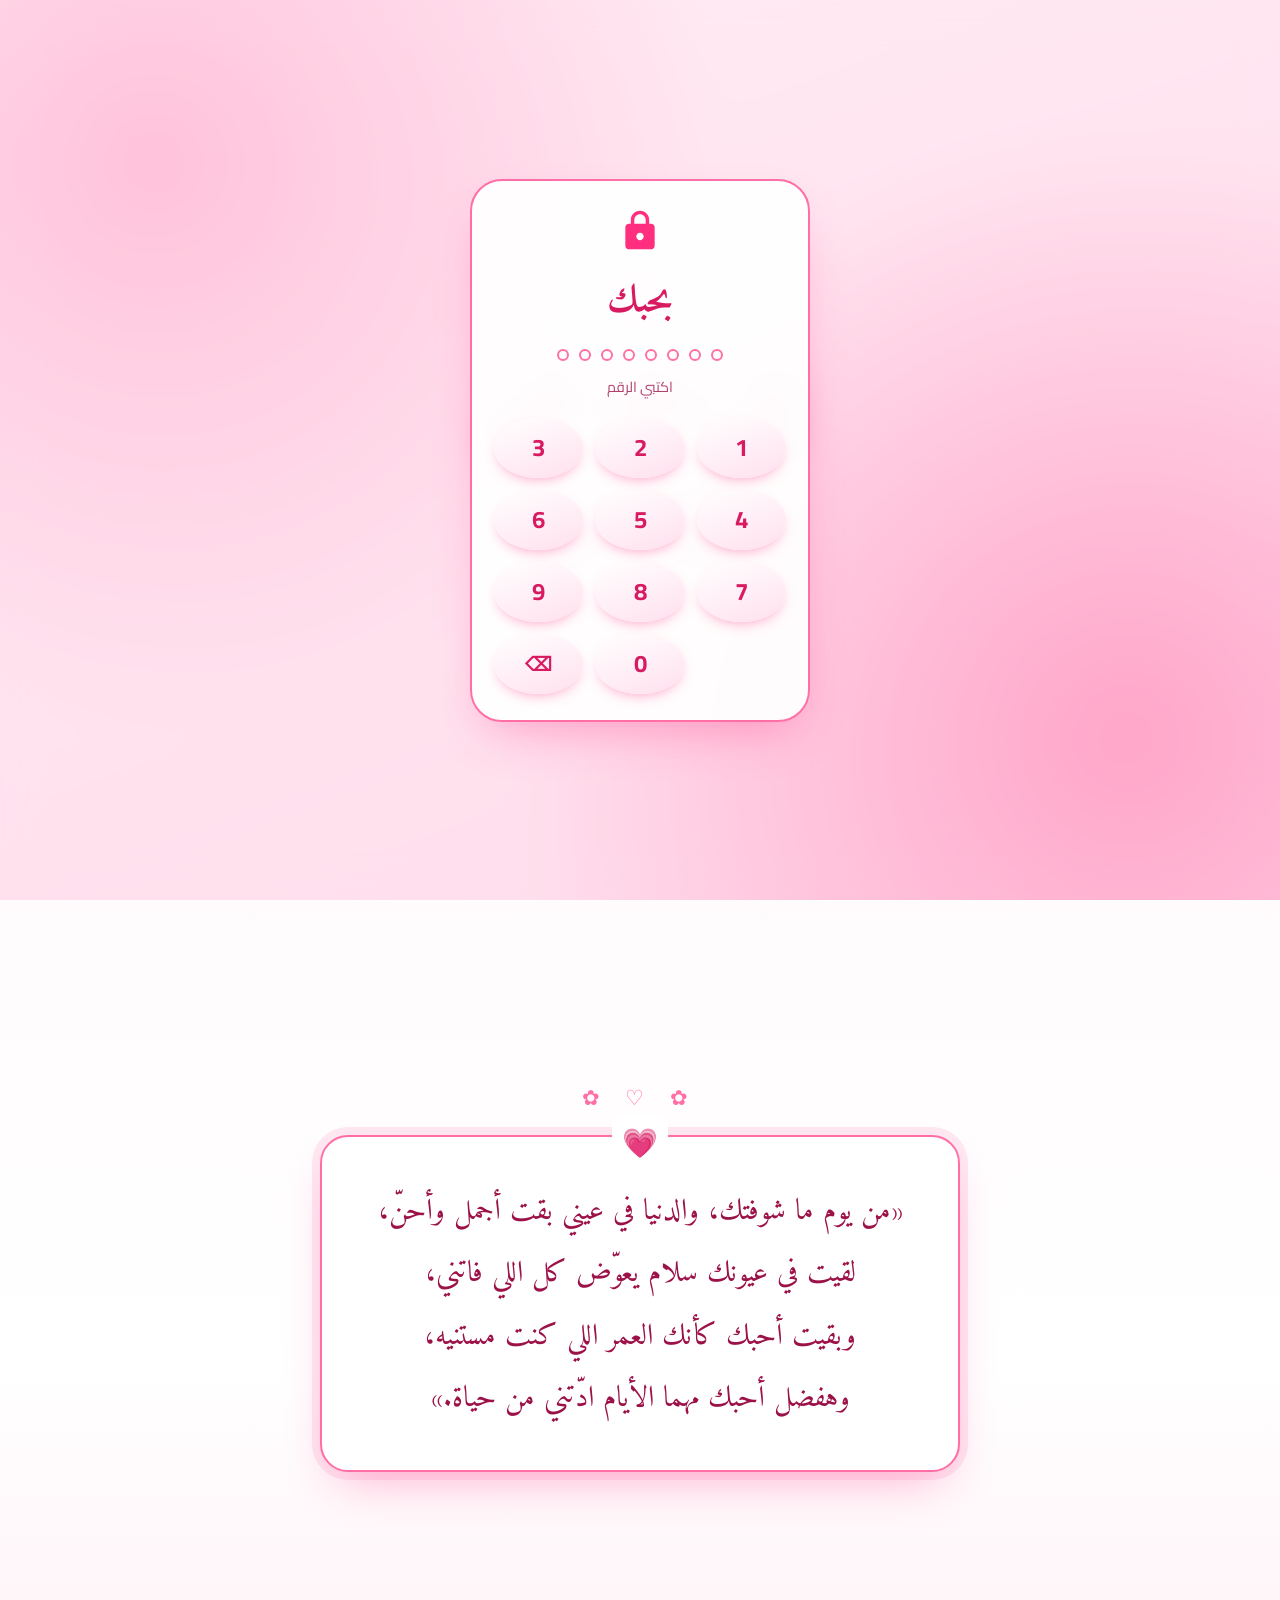
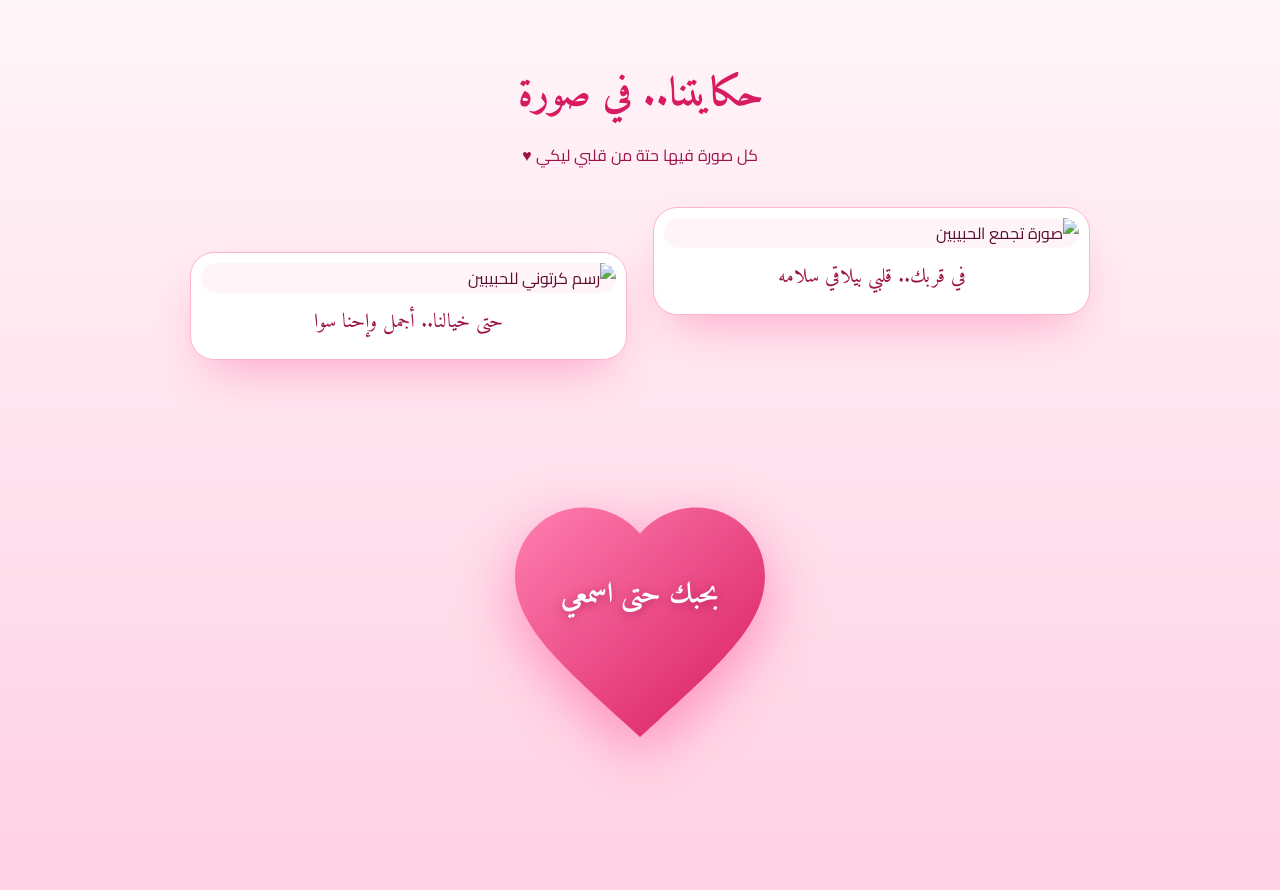
==== commit e90e3377: "Update index-3.html" ====
--- a/index-3.html
+++ b/index-3.html
@@ -1,449 +1,617 @@
 <!DOCTYPE html>
 <html lang="ar" dir="rtl">
+
 <head>
 <meta charset="UTF-8">
 <meta name="viewport" content="width=device-width, initial-scale=1">
+
 <title>إلى مالك قلبي</title>
 
+<meta name="description" content="إلى مالك قلبي وقرة عيني">
+
 <link href="https://fonts.googleapis.com/css2?family=Amiri:wght@400;700&family=Cairo:wght@400;700;900&display=swap" rel="stylesheet">
 
 <script>
-document.documentElement.classList.add('js','locked');
+document.documentElement.classList.add('js', 'locked');
 </script>
 
 <style>
+
 :root {
-  --white:#fff;
-  --cream:#fff5f9;
-  --blush:#ffd1e3;
-  --rose:#ff6fa5;
-  --hot:#ff2e7e;
-  --magenta:#d81b60;
-  --deep:#9c1248;
-  --text:#5a0d2e;
-  --shadow:0 22px 50px -18px rgba(255,46,126,.4);
+  --white: #ffffff;
+  --cream: #fff5f9;
+  --blush: #ffd1e3;
+  --rose: #ff6fa5;
+  --hot: #ff2e7e;
+  --magenta: #d81b60;
+  --deep: #9c1248;
+  --text: #5a0d2e;
+  --shadow: 0 22px 50px -18px rgba(255,46,126,.4);
 }
 
 * {
-  box-sizing:border-box;
-  margin:0;
-  padding:0;
+  box-sizing: border-box;
+  margin: 0;
+  padding: 0;
 }
 
 html {
-  scroll-behavior:smooth;
+  scroll-behavior: smooth;
 }
 
 html.locked {
-  overflow:hidden;
+  overflow: hidden;
 }
 
 body {
-  font-family:"Cairo",sans-serif;
-  color:var(--text);
-  background:linear-gradient(180deg,#fff5f9,#fff 55%,#ffd1e3);
-  min-height:100vh;
-  overflow-x:hidden;
-}
+  font-family: "Cairo", sans-serif;
+  color: var(--text);
+  background: linear-gradient(
+    180deg,
+    #fff5f9,
+    #ffffff 55%,
+    #ffd1e3
+  );
+  min-height: 100vh;
+  overflow-x: hidden;
+}
+
+/* ================= HERO ================= */
 
 .hero {
-  position:relative;
-  min-height:100vh;
-  min-height:100svh;
-  display:grid;
-  place-items:center;
-  text-align:center;
-  padding:48px 16px;
-  overflow:hidden;
+  position: relative;
+  min-height: 100vh;
+  min-height: 100svh;
+  display: grid;
+  place-items: center;
+  text-align: center;
+  padding: 48px 16px;
+  overflow: hidden;
+
   background:
-    radial-gradient(circle at 12% 18%,#ffb3d1 0,transparent 42%),
-    radial-gradient(circle at 88% 82%,#ff7fb0 0,transparent 45%),
-    linear-gradient(160deg,#fff,#ffe0ee);
+    radial-gradient(
+      circle at 12% 18%,
+      #ffb3d1 0,
+      transparent 42%
+    ),
+    radial-gradient(
+      circle at 88% 82%,
+      #ff7fb0 0,
+      transparent 45%
+    ),
+    linear-gradient(
+      160deg,
+      #ffffff 0%,
+      #ffe0ee 100%
+    );
 }
 
 .hearts-layer {
-  position:absolute;
-  inset:0;
-  overflow:hidden;
-  pointer-events:none;
+  position: absolute;
+  inset: 0;
+  overflow: hidden;
+  pointer-events: none;
 }
 
 .float-heart {
-  position:absolute;
-  bottom:-60px;
-  line-height:1;
-  opacity:.6;
-  animation:rise linear infinite;
+  position: absolute;
+  bottom: -60px;
+  line-height: 1;
+  opacity: .6;
+  animation: rise linear infinite;
 }
 
 @keyframes rise {
   to {
-    transform:translateY(-115vh) rotate(25deg);
+    transform: translateY(-115vh) rotate(25deg);
   }
 }
 
 .hero-content {
-  position:relative;
-  z-index:1;
+  position: relative;
+  z-index: 1;
 }
 
 .crown {
-  display:inline-block;
-  font-size:2.6rem;
-  color:var(--hot);
-  animation:beat 1.6s ease-in-out infinite;
+  display: inline-block;
+  font-size: 2.6rem;
+  color: var(--hot);
+  animation: beat 1.6s ease-in-out infinite;
 }
 
 .hero h1 {
-  font-family:"Amiri",serif;
-  font-size:clamp(2.1rem,8vw,4.4rem);
-  line-height:1.6;
-  color:var(--magenta);
-  text-shadow:0 4px 18px rgba(255,46,126,.25);
-  margin-top:8px;
+  font-family: "Amiri", serif;
+  font-size: clamp(2.1rem, 8vw, 4.4rem);
+  font-weight: 700;
+  line-height: 1.6;
+  color: var(--magenta);
+  text-shadow: 0 4px 18px rgba(255,46,126,.25);
+  margin-top: 8px;
 }
 
 .hero h1 span {
-  color:var(--hot);
+  color: var(--hot);
 }
 
 .scroll-hint {
-  margin-top:36px;
-  animation:bob 2s ease-in-out infinite;
+  margin-top: 36px;
+  font-size: 1rem;
+  color: var(--deep);
+  animation: bob 2s ease-in-out infinite;
 }
 
 @keyframes bob {
-  50% {transform:translateY(8px)}
+  0%, 100% {
+    transform: translateY(0);
+  }
+
+  50% {
+    transform: translateY(8px);
+  }
 }
 
 @keyframes beat {
-  0%,100% {transform:scale(1)}
-  15% {transform:scale(1.12)}
-  30% {transform:scale(1)}
-  45% {transform:scale(1.08)}
-}
+  0%, 100% {
+    transform: scale(1);
+  }
+
+  15% {
+    transform: scale(1.12);
+  }
+
+  30% {
+    transform: scale(1);
+  }
+
+  45% {
+    transform: scale(1.08);
+  }
+}
+
+/* ================= LETTER ================= */
 
 .letter {
-  min-height:80vh;
-  display:grid;
-  align-content:center;
-  justify-items:center;
-  gap:18px;
-  padding:80px 16px 50px;
+  min-height: 80vh;
+  display: grid;
+  align-content: center;
+  justify-items: center;
+  gap: 18px;
+  padding: 80px 16px 50px;
 }
 
 .ornament {
-  color:var(--rose);
-  font-size:1.3rem;
-  letter-spacing:.5em;
+  color: var(--rose);
+  font-size: 1.3rem;
+  letter-spacing: .5em;
 }
 
 .quote-card {
-  position:relative;
-  width:100%;
-  max-width:640px;
-  padding:44px 28px 40px;
-  background:white;
-  border:2px solid var(--rose);
-  border-radius:28px;
-  box-shadow:0 0 0 8px rgba(255,111,165,.15),var(--shadow);
-  text-align:center;
-}
-
-.quote-card:before {
-  content:"💗";
-  position:absolute;
-  top:-22px;
-  left:50%;
-  transform:translateX(-50%);
-  font-size:1.8rem;
-  background:white;
-  padding:0 10px;
+  position: relative;
+  width: 100%;
+  max-width: 640px;
+  padding: 44px 28px 40px;
+  background: var(--white);
+  border: 2px solid var(--rose);
+  border-radius: 28px;
+
+  box-shadow:
+    0 0 0 8px rgba(255,111,165,.15),
+    var(--shadow);
+
+  text-align: center;
+}
+
+.quote-card::before {
+  content: "💗";
+  position: absolute;
+  top: -22px;
+  left: 50%;
+  transform: translateX(-50%);
+  font-size: 1.8rem;
+  background: var(--white);
+  padding: 0 10px;
 }
 
 .quote-card p {
-  font-family:"Amiri",serif;
-  font-size:clamp(1.35rem,4.6vw,1.85rem);
-  line-height:2.1;
-  color:var(--deep);
-}
+  font-family: "Amiri", serif;
+  font-size: clamp(1.35rem, 4.6vw, 1.85rem);
+  line-height: 2.1;
+  color: var(--deep);
+}
+
+/* ================= GALLERY ================= */
 
 .gallery {
-  padding:22px 16px 70px;
-  display:grid;
-  justify-items:center;
-  gap:22px;
+  padding: 40px 16px 90px;
+  display: grid;
+  justify-items: center;
+  gap: 22px;
 }
 
 .gallery-title {
-  font-family:"Amiri",serif;
-  font-size:clamp(1.8rem,6vw,2.5rem);
-  color:var(--magenta);
-  text-align:center;
+  font-family: "Amiri", serif;
+  font-size: clamp(1.8rem, 6vw, 2.5rem);
+  color: var(--magenta);
+  text-align: center;
 }
 
 .gallery-subtitle {
-  margin-top:-12px;
-  text-align:center;
-  color:#9c1248;
+  margin-top: -12px;
+  text-align: center;
+  color: var(--deep);
+  font-size: 1rem;
 }
 
 .photo-grid {
-  width:min(900px,100%);
-  display:grid;
-  grid-template-columns:repeat(2,minmax(0,1fr));
-  gap:22px;
-  align-items:start;
+  width: min(900px, 100%);
+  display: grid;
+  grid-template-columns: repeat(2, minmax(0, 1fr));
+  gap: 26px;
+  align-items: start;
+  margin-top: 15px;
 }
 
 .photo-card {
-  position:relative;
-  background:white;
-  padding:10px 10px 18px;
-  border:1px solid #ffb3d1;
-  border-radius:24px;
-  box-shadow:var(--shadow);
-  overflow:hidden;
-  transition:transform .4s ease;
+  position: relative;
+  background: white;
+  padding: 10px 10px 18px;
+
+  border: 1px solid #ffb3d1;
+  border-radius: 24px;
+
+  box-shadow: var(--shadow);
+
+  overflow: hidden;
+  transition: transform .4s ease;
 }
 
 .photo-card:hover {
-  transform:translateY(-6px);
+  transform: translateY(-6px);
 }
 
 .photo-card:nth-child(2) {
-  margin-top:45px;
+  margin-top: 45px;
 }
 
 .photo-card img {
-  display:block;
-  width:100%;
-  height:auto;
-  max-height:720px;
-  object-fit:contain;
-  border-radius:16px;
-  background:#fff5f9;
+  display: block;
+  width: 100%;
+  height: auto;
+  max-height: 720px;
+
+  object-fit: contain;
+
+  border-radius: 16px;
+  background: #fff5f9;
 }
 
 .photo-caption {
-  font-family:"Amiri",serif;
-  text-align:center;
-  color:var(--deep);
-  font-size:1.25rem;
-  padding:12px 6px 0;
-}
+  font-family: "Amiri", serif;
+  text-align: center;
+  color: var(--deep);
+  font-size: 1.25rem;
+  line-height: 1.8;
+  padding: 12px 6px 0;
+}
+
+/* ================= REVEAL ================= */
 
 .js .reveal {
-  opacity:0;
-  transform:translateY(35px);
-  transition:opacity 1s ease,transform 1s ease;
+  opacity: 0;
+  transform: translateY(35px);
+
+  transition:
+    opacity 1s ease,
+    transform 1s ease;
 }
 
 .js .reveal.show {
-  opacity:1;
-  transform:none;
-}
+  opacity: 1;
+  transform: none;
+}
+
+/* ================= HEART ================= */
 
 .heart-section {
-  display:flex;
-  justify-content:center;
-  padding:20px 16px 120px;
+  display: flex;
+  justify-content: center;
+  padding: 20px 16px 120px;
 }
 
 .heart-link {
-  position:relative;
-  display:block;
-  width:min(300px,80vw);
-  aspect-ratio:1;
-  color:white;
-  text-decoration:none;
-  transition:transform .3s;
-}
-
-.heart-link:hover {
-  transform:scale(1.06);
+  position: relative;
+  display: block;
+  width: min(300px, 80vw);
+  aspect-ratio: 1;
+
+  color: white;
+  text-decoration: none;
+
+  -webkit-tap-highlight-color: transparent;
+
+  transition: transform .3s ease;
+}
+
+.heart-link:hover,
+.heart-link:focus-visible {
+  transform: scale(1.06);
+  outline: none;
 }
 
 .heart-svg {
-  width:100%;
-  height:100%;
-  filter:drop-shadow(0 18px 30px rgba(255,46,126,.45));
-  animation:beat 1.6s ease-in-out infinite;
+  display: block;
+  width: 100%;
+  height: 100%;
+
+  filter: drop-shadow(
+    0 18px 30px rgba(255,46,126,.45)
+  );
+
+  animation: beat 1.6s ease-in-out infinite;
 }
 
 .heart-text {
-  position:absolute;
-  inset:0;
-  display:grid;
-  place-items:center;
-  padding:0 20% 16%;
-  font-family:"Amiri",serif;
-  font-weight:700;
-  font-size:clamp(1.3rem,4.8vw,1.8rem);
-  text-align:center;
-}
+  position: absolute;
+  inset: 0;
+
+  display: grid;
+  place-items: center;
+
+  padding: 0 20% 16%;
+
+  font-family: "Amiri", serif;
+  font-weight: 700;
+  font-size: clamp(1.3rem, 4.8vw, 1.8rem);
+  line-height: 1.5;
+
+  text-align: center;
+
+  text-shadow: 0 2px 10px rgba(156,18,72,.55);
+}
+
+/* ================= LOCK ================= */
 
 .lock {
-  position:fixed;
-  inset:0;
-  z-index:1000;
-  display:none;
-  align-items:center;
-  justify-content:center;
-  padding:16px;
-  background:rgba(255,214,230,.45);
-  backdrop-filter:blur(18px);
+  position: fixed;
+  inset: 0;
+  z-index: 1000;
+
+  display: none;
+  align-items: center;
+  justify-content: center;
+
+  padding: 16px;
+
+  background: rgba(255,214,230,.45);
+
+  -webkit-backdrop-filter: blur(18px);
+  backdrop-filter: blur(18px);
+
+  transition: opacity .8s ease, visibility .8s;
 }
 
 .js .lock {
-  display:flex;
+  display: flex;
 }
 
 .lock.open {
-  opacity:0;
-  visibility:hidden;
-  pointer-events:none;
+  opacity: 0;
+  visibility: hidden;
+  pointer-events: none;
 }
 
 .lock-card {
-  width:min(340px,100%);
-  padding:28px 22px;
-  text-align:center;
-  background:rgba(255,255,255,.94);
-  border:2px solid var(--rose);
-  border-radius:32px;
-  box-shadow:var(--shadow);
+  width: min(340px, 100%);
+  padding: 28px 22px 26px;
+
+  text-align: center;
+
+  background: rgba(255,255,255,.94);
+  border: 2px solid var(--rose);
+  border-radius: 32px;
+
+  box-shadow: var(--shadow);
 }
 
 .lock-card.shake {
-  animation:shake .45s;
+  animation: shake .45s;
 }
 
 @keyframes shake {
-  0%,100% {transform:translateX(0)}
-  20% {transform:translateX(-10px)}
-  40% {transform:translateX(10px)}
-  60% {transform:translateX(-8px)}
-  80% {transform:translateX(8px)}
+  0%, 100% {
+    transform: translateX(0);
+  }
+
+  20% {
+    transform: translateX(-10px);
+  }
+
+  40% {
+    transform: translateX(10px);
+  }
+
+  60% {
+    transform: translateX(-8px);
+  }
+
+  80% {
+    transform: translateX(8px);
+  }
 }
 
 .lock-icon {
-  width:44px;
-  height:44px;
-  fill:var(--hot);
+  width: 44px;
+  height: 44px;
+  fill: var(--hot);
 }
 
 .lock-card h2 {
-  font-family:"Amiri",serif;
-  font-size:2.4rem;
-  color:var(--magenta);
-  margin:6px 0 14px;
+  font-family: "Amiri", serif;
+  font-size: 2.4rem;
+  color: var(--magenta);
+  margin: 6px 0 14px;
 }
 
 .dots {
-  display:flex;
-  justify-content:center;
-  gap:10px;
-  margin-bottom:12px;
+  display: flex;
+  justify-content: center;
+  gap: 10px;
+  margin-bottom: 12px;
 }
 
 .dots span {
-  width:12px;
-  height:12px;
-  border-radius:50%;
-  border:2px solid var(--rose);
+  width: 12px;
+  height: 12px;
+  border-radius: 50%;
+  border: 2px solid var(--rose);
+  transition: background .2s ease;
 }
 
 .dots span.on {
-  background:var(--hot);
-  border-color:var(--hot);
+  background: var(--hot);
+  border-color: var(--hot);
 }
 
 .lock-hint {
-  margin-bottom:18px;
+  font-size: .9rem;
+  color: var(--deep);
+  opacity: .8;
+  margin-bottom: 18px;
 }
 
 .keypad {
-  display:grid;
-  grid-template-columns:repeat(3,1fr);
-  gap:12px;
+  display: grid;
+  grid-template-columns: repeat(3, 1fr);
+  gap: 12px;
 }
 
 .key {
-  height:60px;
-  border:none;
-  border-radius:50%;
-  background:linear-gradient(160deg,#fff,#ffe0ee);
-  color:var(--magenta);
-  font:700 1.5rem "Cairo",sans-serif;
-  box-shadow:0 6px 14px -6px rgba(255,46,126,.5);
-  cursor:pointer;
+  height: 60px;
+
+  border: none;
+  border-radius: 50%;
+
+  background: linear-gradient(
+    160deg,
+    #ffffff,
+    #ffe0ee
+  );
+
+  color: var(--magenta);
+
+  font: 700 1.5rem "Cairo", sans-serif;
+
+  box-shadow: 0 6px 14px -6px rgba(255,46,126,.5);
+
+  cursor: pointer;
+
+  -webkit-tap-highlight-color: transparent;
+
+  transition: transform .1s ease;
 }
 
 .key:active {
-  transform:scale(.94);
+  transform: scale(.94);
+}
+
+.key:focus-visible {
+  outline: 3px solid var(--rose);
+  outline-offset: 2px;
 }
 
 .key.back {
-  font-size:1.2rem;
+  font-size: 1.2rem;
 }
 
 .spacer {
-  visibility:hidden;
-}
-
-@media(max-width:600px) {
+  visibility: hidden;
+}
+
+/* ================= MOBILE ================= */
+
+@media (max-width: 600px) {
+
   .photo-grid {
-    grid-template-columns:1fr;
-    max-width:430px;
+    grid-template-columns: 1fr;
+    max-width: 430px;
   }
 
   .photo-card:nth-child(2) {
-    margin-top:0;
+    margin-top: 0;
   }
 
   .quote-card {
-    padding:38px 20px 30px;
-  }
-}
-
-@media(prefers-reduced-motion:reduce) {
-  *,*::before,*::after {
-    animation:none!important;
-    transition:none!important;
+    padding: 38px 20px 30px;
+  }
+
+  .gallery {
+    padding-top: 25px;
+  }
+
+  .photo-card img {
+    max-height: none;
+  }
+
+}
+
+/* ================= REDUCED MOTION ================= */
+
+@media (prefers-reduced-motion: reduce) {
+
+  *,
+  *::before,
+  *::after {
+    animation: none !important;
+    transition: none !important;
   }
 
   .js .reveal {
-    opacity:1;
-    transform:none;
-  }
-}
+    opacity: 1;
+    transform: none;
+  }
+
+}
+
 </style>
 </head>
 
 <body>
 
+<!-- ================= HERO ================= -->
+
 <section class="hero">
-  <div class="hearts-layer" id="hearts"></div>
+
+  <div class="hearts-layer" id="hearts" aria-hidden="true"></div>
 
   <div class="hero-content">
-    <div class="crown">♥</div>
+
+    <div class="crown" aria-hidden="true">♥</div>
 
     <h1>
       إلى مالك قلبي<br>
       <span>وقرة عيني</span>
     </h1>
 
-    <p class="scroll-hint">↓ انزلي لتحت</p>
+    <p class="scroll-hint">
+      ↓ انزلي لتحت
+    </p>
+
   </div>
+
 </section>
 
 <main>
 
+<!-- ================= LETTER ================= -->
+
 <section class="letter">
-  <p class="ornament">✿ ♡ ✿</p>
+
+  <p class="ornament" aria-hidden="true">
+    ✿ ♡ ✿
+  </p>
 
   <div class="quote-card reveal">
+
     <p>
       «من يوم ما شوفتك، والدنيا في عيني بقت أجمل وأحنّ،
       <br>
@@ -453,12 +621,18 @@
       <br>
       وهفضل أحبك مهما الأيام ادّتني من حياة.»
     </p>
+
   </div>
+
 </section>
 
+<!-- ================= PHOTOS ================= -->
+
 <section class="gallery">
 
-  <h2 class="gallery-title">حكايتنا.. في صورة</h2>
+  <h2 class="gallery-title">
+    حكايتنا.. في صورة
+  </h2>
 
   <p class="gallery-subtitle">
     كل صورة فيها حتة من قلبي ليكي ♥
@@ -466,279 +640,437 @@
 
   <div class="photo-grid">
 
+    <!-- الصورة الأولى -->
+
     <figure class="photo-card reveal">
+
       <img
         src="images/IMG-20261027-WA0009.jpg"
         alt="صورة تجمع الحبيبين"
         loading="lazy"
       >
+
       <figcaption class="photo-caption">
         في قربك.. قلبي بيلاقي سلامه
       </figcaption>
+
     </figure>
 
+    <!-- الصورة الثانية -->
+
     <figure class="photo-card reveal">
+
       <img
         src="images/IMG-20261027-WA0011.jpg"
         alt="رسم كرتوني للحبيبين"
         loading="lazy"
       >
+
       <figcaption class="photo-caption">
         حتى خيالنا.. أجمل وإحنا سوا
       </figcaption>
+
     </figure>
 
   </div>
+
 </section>
 
+<!-- ================= HEART / SONG ================= -->
+
 <section class="heart-section">
 
-<a class="heart-link"
-   href="https://youtu.be/OgVJKSOmp5Q?si=PxIXKhJ4H2Pkjo73"
-   target="_blank"
-   rel="noopener noreferrer">
-
-<svg class="heart-svg" viewBox="0 0 24 24">
-  <defs>
-    <linearGradient id="heartGrad" x1="0" y1="0" x2="1" y2="1">
-      <stop offset="0" stop-color="#ff7fb0"/>
-      <stop offset="1" stop-color="#d81b60"/>
-    </linearGradient>
-  </defs>
-
-  <path fill="url(#heartGrad)"
-    d="M12 21.35l-1.45-1.32C5.4 15.36 2 12.28 2 8.5
-    2 5.42 4.42 3 7.5 3c1.74 0 3.41.81 4.5 2.09
-    C13.09 3.81 14.76 3 16.5 3
-    19.58 3 22 5.42 22 8.5
-    c0 3.78-3.4 6.86-8.55 11.54L12 21.35z"/>
-</svg>
-
-<span class="heart-text">
-  بحبك حتى اسمعي
-</span>
-
-</a>
+  <a
+    class="heart-link"
+    href="https://youtu.be/OgVJKSOmp5Q?si=PxIXKhJ4H2Pkjo73"
+    target="_blank"
+    rel="noopener noreferrer"
+    aria-label="اضغطي لسماع الأغنية"
+  >
+
+    <svg
+      class="heart-svg"
+      viewBox="0 0 24 24"
+      aria-hidden="true"
+    >
+
+      <defs>
+
+        <linearGradient
+          id="heartGrad"
+          x1="0"
+          y1="0"
+          x2="1"
+          y2="1"
+        >
+
+          <stop offset="0" stop-color="#ff7fb0"/>
+          <stop offset="1" stop-color="#d81b60"/>
+
+        </linearGradient>
+
+      </defs>
+
+      <path
+        fill="url(#heartGrad)"
+        d="M12 21.35l-1.45-1.32C5.4 15.36 2 12.28 2 8.5
+        2 5.42 4.42 3 7.5 3c1.74 0 3.41.81 4.5 2.09
+        C13.09 3.81 14.76 3 16.5 3
+        19.58 3 22 5.42 22 8.5
+        c0 3.78-3.4 6.86-8.55 11.54L12 21.35z"
+      />
+
+    </svg>
+
+    <span class="heart-text">
+      بحبك حتى اسمعي
+    </span>
+
+  </a>
 
 </section>
+
 </main>
 
-<!-- قفل الموقع -->
-<div class="lock" id="lock">
-
-<div class="lock-card" id="lockCard">
-
-<svg class="lock-icon" viewBox="0 0 24 24">
-  <path d="M18 8h-1V6c0-2.76-2.24-5-5-5S7 3.24 7 6v2H6
-  c-1.1 0-2 .9-2 2v10c0 1.1.9 2 2 2h12
-  c1.1 0 2-.9 2-2V10c0-1.1-.9-2-2-2z"/>
-</svg>
-
-<h2>بحبك</h2>
-
-<div class="dots" id="dots">
-  <span></span><span></span><span></span><span></span>
-  <span></span><span></span><span></span><span></span>
+<!-- ================= LOCK ================= -->
+
+<div
+  class="lock"
+  id="lock"
+  role="dialog"
+  aria-modal="true"
+  aria-labelledby="lockTitle"
+>
+
+  <div class="lock-card" id="lockCard">
+
+    <svg
+      class="lock-icon"
+      viewBox="0 0 24 24"
+      aria-hidden="true"
+    >
+
+      <path d="M18 8h-1V6c0-2.76-2.24-5-5-5S7 3.24 7 6v2H6
+      c-1.1 0-2 .9-2 2v10c0 1.1.9 2 2 2h12
+      c1.1 0 2-.9 2-2V10c0-1.1-.9-2-2-2zm-6 9c-1.1 0-2-.9-2-2s.9-2 2-2 2 .9 2 2-.9 2-2 2zm3.1-9H8.9V6
+      c0-1.71 1.39-3.1 3.1-3.1 1.71 0 3.1 1.39 3.1 3.1v2z"/>
+
+    </svg>
+
+    <h2 id="lockTitle">
+      بحبك
+    </h2>
+
+    <div class="dots" id="dots" aria-hidden="true">
+
+      <span></span>
+      <span></span>
+      <span></span>
+      <span></span>
+      <span></span>
+      <span></span>
+      <span></span>
+      <span></span>
+
+    </div>
+
+    <p class="lock-hint">
+      اكتبي الرقم
+    </p>
+
+    <div class="keypad" id="keypad">
+
+      <button class="key" type="button" data-key="1">1</button>
+      <button class="key" type="button" data-key="2">2</button>
+      <button class="key" type="button" data-key="3">3</button>
+
+      <button class="key" type="button" data-key="4">4</button>
+      <button class="key" type="button" data-key="5">5</button>
+      <button class="key" type="button" data-key="6">6</button>
+
+      <button class="key" type="button" data-key="7">7</button>
+      <button class="key" type="button" data-key="8">8</button>
+      <button class="key" type="button" data-key="9">9</button>
+
+      <span class="spacer"></span>
+
+      <button class="key" type="button" data-key="0">0</button>
+
+      <button
+        class="key back"
+        type="button"
+        data-key="back"
+        aria-label="مسح"
+      >
+        ⌫
+      </button>
+
+    </div>
+
+  </div>
+
 </div>
 
-<p class="lock-hint">اكتبي الرقم</p>
-
-<div class="keypad" id="keypad">
-
-<button class="key" data-key="1">1</button>
-<button class="key" data-key="2">2</button>
-<button class="key" data-key="3">3</button>
-
-<button class="key" data-key="4">4</button>
-<button class="key" data-key="5">5</button>
-<button class="key" data-key="6">6</button>
-
-<button class="key" data-key="7">7</button>
-<button class="key" data-key="8">8</button>
-<button class="key" data-key="9">9</button>
-
-<span class="spacer"></span>
-
-<button class="key" data-key="0">0</button>
-
-<button class="key back" data-key="back">⌫</button>
-
-</div>
-</div>
-</div>
+<!-- ================= JAVASCRIPT ================= -->
 
 <script>
-(function(){
-
-const CODE = "14102008";
-
-const html = document.documentElement;
-const lock = document.getElementById("lock");
-const card = document.getElementById("lockCard");
-const keypad = document.getElementById("keypad");
-const dots = document.querySelectorAll(".dots span");
-
-let input = "";
-let busy = false;
-
-// القلوب المتحركة
-const layer = document.getElementById("hearts");
-const colors = [
-  "#ff2e7e",
-  "#ff6fa5",
-  "#ffb3d1",
-  "#d81b60",
-  "#ffffff"
-];
-
-if (!window.matchMedia("(prefers-reduced-motion: reduce)").matches) {
-
-  for (let i = 0; i < 20; i++) {
-
-    const heart = document.createElement("span");
-
-    heart.className = "float-heart";
-    heart.textContent = "♥";
-
-    heart.style.left = Math.random() * 100 + "%";
-    heart.style.fontSize = 14 + Math.random() * 28 + "px";
-    heart.style.color = colors[i % colors.length];
-    heart.style.animationDuration = 7 + Math.random() * 9 + "s";
-    heart.style.animationDelay = -Math.random() * 14 + "s";
-
-    layer.appendChild(heart);
-  }
-}
-
-// ظهور الرسالة والصور أثناء النزول
-const revealEls = document.querySelectorAll(".reveal");
-
-if ("IntersectionObserver" in window) {
-
-  const observer = new IntersectionObserver(function(entries, obs) {
-
-    entries.forEach(function(entry) {
-
-      if (entry.isIntersecting) {
-
-        entry.target.classList.add("show");
-        obs.unobserve(entry.target);
-
+
+(function() {
+
+  // الباسورد الجديد
+  const CODE = "14102008";
+
+  const html = document.documentElement;
+
+  const lock = document.getElementById("lock");
+
+  const card = document.getElementById("lockCard");
+
+  const keypad = document.getElementById("keypad");
+
+  const dots = document.querySelectorAll(".dots span");
+
+  let input = "";
+
+  let busy = false;
+
+
+  // ================= FLOATING HEARTS =================
+
+  const layer = document.getElementById("hearts");
+
+  const colors = [
+    "#ff2e7e",
+    "#ff6fa5",
+    "#ffb3d1",
+    "#d81b60",
+    "#ffffff"
+  ];
+
+  const reduceMotion = window.matchMedia(
+    "(prefers-reduced-motion: reduce)"
+  ).matches;
+
+
+  if (layer && !reduceMotion) {
+
+    for (let i = 0; i < 20; i++) {
+
+      const heart = document.createElement("span");
+
+      heart.className = "float-heart";
+
+      heart.textContent = "♥";
+
+      heart.style.left =
+        Math.random() * 100 + "%";
+
+      heart.style.fontSize =
+        14 + Math.random() * 28 + "px";
+
+      heart.style.color =
+        colors[i % colors.length];
+
+      heart.style.animationDuration =
+        7 + Math.random() * 9 + "s";
+
+      heart.style.animationDelay =
+        -Math.random() * 14 + "s";
+
+      layer.appendChild(heart);
+
+    }
+
+  }
+
+
+  // ================= REVEAL ON SCROLL =================
+
+  const revealEls = document.querySelectorAll(".reveal");
+
+  if ("IntersectionObserver" in window) {
+
+    const observer = new IntersectionObserver(
+      function(entries, obs) {
+
+        entries.forEach(function(entry) {
+
+          if (entry.isIntersecting) {
+
+            entry.target.classList.add("show");
+
+            obs.unobserve(entry.target);
+
+          }
+
+        });
+
+      },
+      {
+        threshold: 0.18
       }
+    );
+
+    revealEls.forEach(function(el) {
+
+      observer.observe(el);
 
     });
 
-  }, {threshold:0.18});
-
-  revealEls.forEach(function(el) {
-    observer.observe(el);
+  } else {
+
+    revealEls.forEach(function(el) {
+
+      el.classList.add("show");
+
+    });
+
+  }
+
+
+  // ================= UPDATE PASSWORD DOTS =================
+
+  function render() {
+
+    dots.forEach(function(dot, i) {
+
+      dot.classList.toggle(
+        "on",
+        i < input.length
+      );
+
+    });
+
+  }
+
+
+  // ================= UNLOCK WEBSITE =================
+
+  function unlock() {
+
+    lock.classList.add("open");
+
+    html.classList.remove("locked");
+
+  }
+
+
+  // ================= CHECK PASSWORD =================
+
+  function check() {
+
+    if (input === CODE) {
+
+      unlock();
+
+      return;
+
+    }
+
+    busy = true;
+
+    card.classList.add("shake");
+
+    setTimeout(function() {
+
+      card.classList.remove("shake");
+
+      input = "";
+
+      render();
+
+      busy = false;
+
+    }, 500);
+
+  }
+
+
+  // ================= PRESS KEYPAD =================
+
+  function press(key) {
+
+    if (
+      busy ||
+      lock.classList.contains("open")
+    ) {
+      return;
+    }
+
+
+    // زر المسح
+
+    if (key === "back") {
+
+      input = input.slice(0, -1);
+
+      render();
+
+      return;
+
+    }
+
+
+    // منع إدخال أكثر من 8 أرقام
+
+    if (input.length >= CODE.length) {
+      return;
+    }
+
+
+    input += key;
+
+    render();
+
+
+    // فحص الباسورد بعد إدخال 8 أرقام
+
+    if (input.length === CODE.length) {
+
+      check();
+
+    }
+
+  }
+
+
+  // ================= KEYPAD BUTTONS =================
+
+  keypad.addEventListener("click", function(e) {
+
+    const btn = e.target.closest(".key");
+
+    if (btn) {
+
+      press(
+        btn.getAttribute("data-key")
+      );
+
+    }
+
   });
 
-} else {
-
-  revealEls.forEach(function(el) {
-    el.classList.add("show");
+
+  // ================= KEYBOARD SUPPORT =================
+
+  document.addEventListener("keydown", function(e) {
+
+    if (/^[0-9]$/.test(e.key)) {
+
+      press(e.key);
+
+    }
+
+    else if (e.key === "Backspace") {
+
+      press("back");
+
+    }
+
   });
 
-}
-
-// تحديث نقاط القفل
-function render() {
-
-  dots.forEach(function(dot, i) {
-    dot.classList.toggle("on", i < input.length);
-  });
-
-}
-
-// فتح الموقع
-function unlock() {
-
-  lock.classList.add("open");
-  html.classList.remove("locked");
-
-}
-
-// فحص الرقم
-function check() {
-
-  if (input === CODE) {
-
-    unlock();
-    return;
-
-  }
-
-  busy = true;
-
-  card.classList.add("shake");
-
-  setTimeout(function() {
-
-    card.classList.remove("shake");
-
-    input = "";
-
-    render();
-
-    busy = false;
-
-  }, 500);
-
-}
-
-// الضغط على الأرقام
-function press(key) {
-
-  if (busy || lock.classList.contains("open")) return;
-
-  if (key === "back") {
-
-    input = input.slice(0, -1);
-
-    render();
-
-    return;
-
-  }
-
-  if (input.length >= CODE.length) return;
-
-  input += key;
-
-  render();
-
-  if (input.length === CODE.length) {
-    check();
-  }
-
-}
-
-// أزرار لوحة الأرقام
-keypad.addEventListener("click", function(e) {
-
-  const btn = e.target.closest(".key");
-
-  if (btn) {
-    press(btn.getAttribute("data-key"));
-  }
-
-});
-
-// استخدام لوحة المفاتيح
-document.addEventListener("keydown", function(e) {
-
-  if (/^[0-9]$/.test(e.key)) {
-    press(e.key);
-  }
-
-  else if (e.key === "Backspace") {
-    press("back");
-  }
-
-});
-
 })();
+
 </script>
 
 </body>
